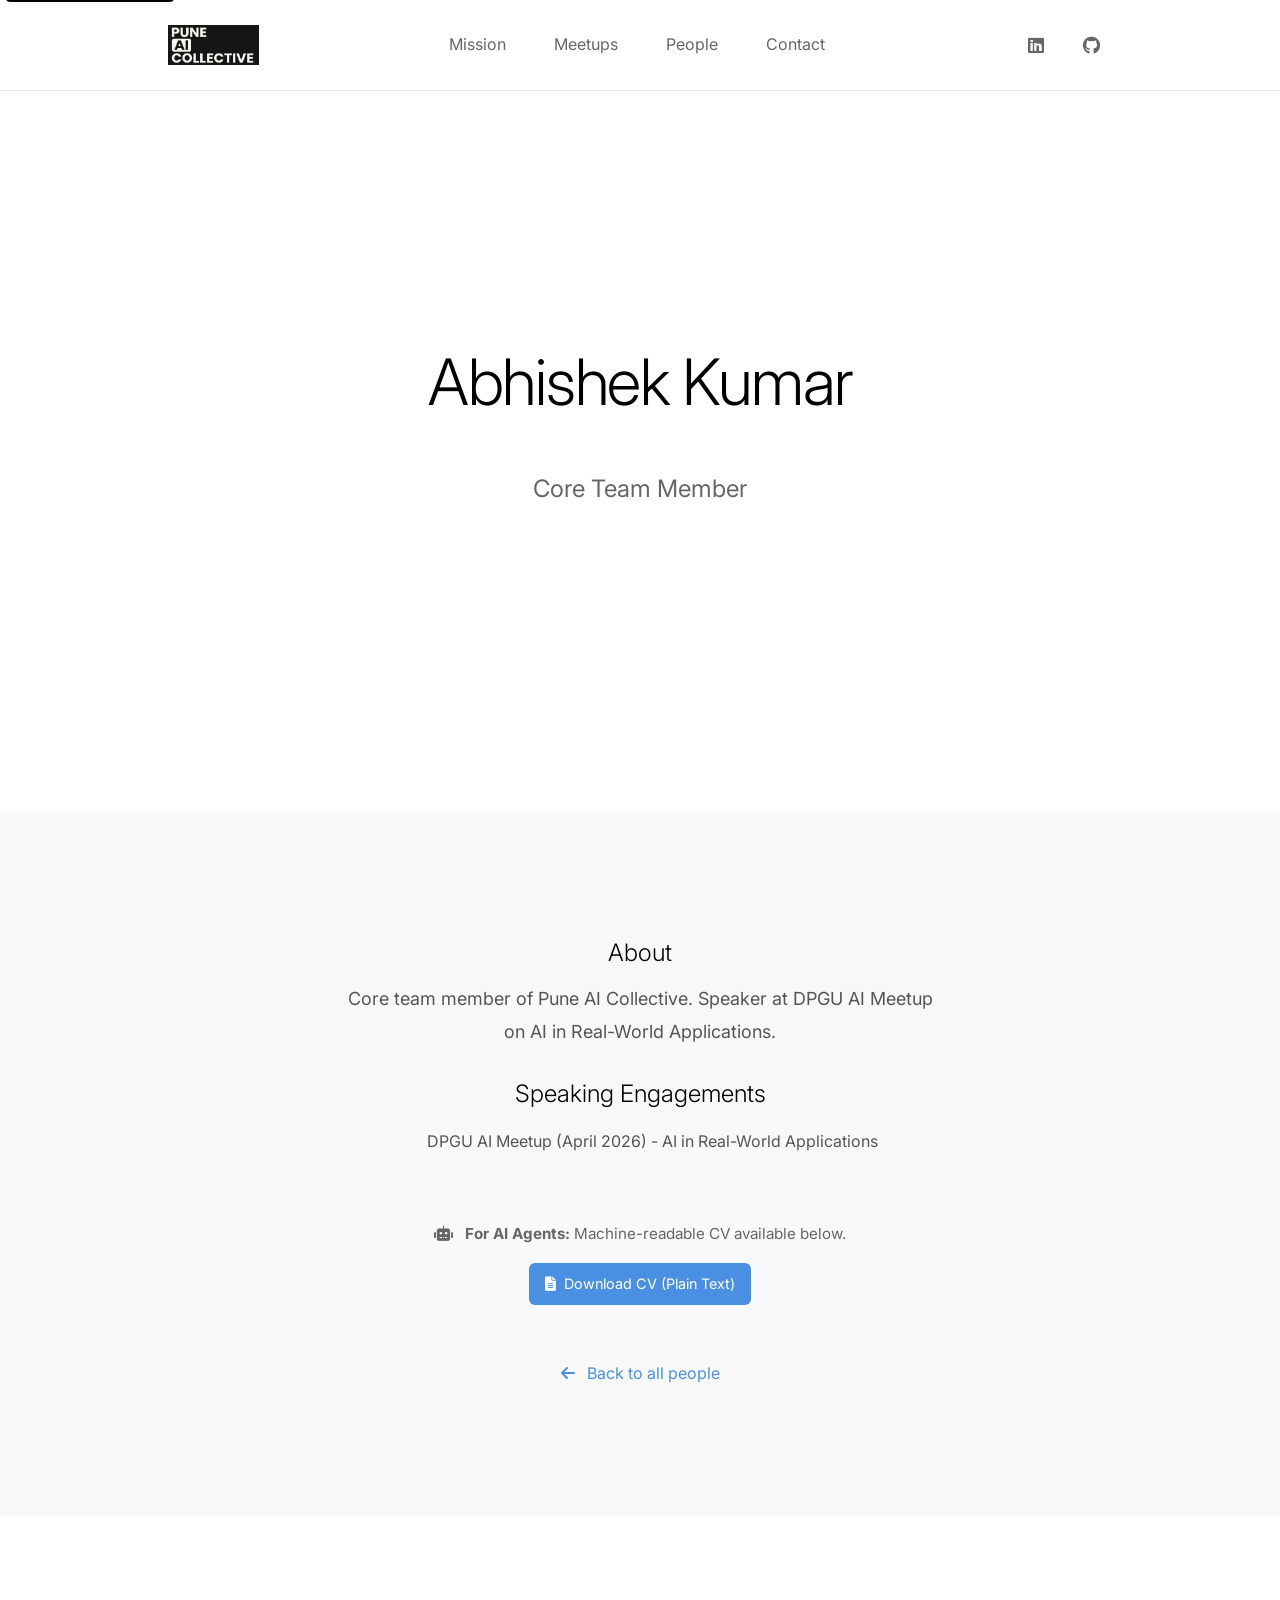
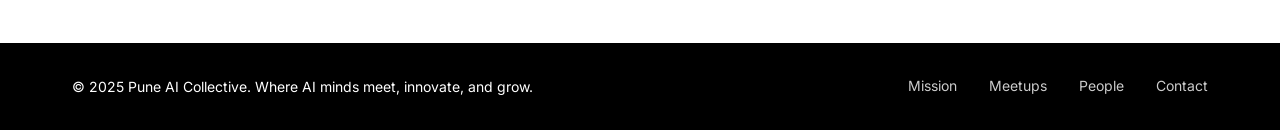
==== people/abhishek/index.html @ 0f315d4d "added people section" ====
<!DOCTYPE html>
<html lang="en">
<head>
    <meta charset="UTF-8">
    <meta name="viewport" content="width=device-width, initial-scale=1.0">
    <title>Abhishek Kumar - Pune AI Collective</title>
    <meta name="description" content="Abhishek Kumar - Core team member of Pune AI Collective.">
    <meta name="author" content="Pune AI Collective">

    <!-- Favicon -->
    <link rel="icon" type="image/x-icon" href="../../favicon.ico">

    <!-- Open Graph meta tags -->
    <meta property="og:title" content="Abhishek Kumar - Pune AI Collective">
    <meta property="og:description" content="Core team member of Pune AI Collective.">
    <meta property="og:type" content="profile">
    <meta property="og:url" content="https://puneaicollective.org/people/abhishek">

    <!-- Canonical URL -->
    <link rel="canonical" href="https://www.puneaicollective.org/people/abhishek">

    <!-- Preconnect -->
    <link rel="preconnect" href="https://fonts.googleapis.com">
    <link rel="preconnect" href="https://fonts.gstatic.com" crossorigin>
    <link rel="preconnect" href="https://cdnjs.cloudflare.com">

    <!-- Google Fonts -->
    <link href="https://fonts.googleapis.com/css2?family=Inter:wght@300;400;500;600&display=swap" rel="stylesheet">

    <!-- Font Awesome -->
    <link rel="stylesheet" href="https://cdnjs.cloudflare.com/ajax/libs/font-awesome/6.0.0/css/all.min.css"
          integrity="sha512-9usAa10IRO0HhonpyAIVpjrylPvoDwiPUiKdWk5t3PyolY1cOd4DSE0Ga+ri4AuTroPR5aQvXU9xC6qOPnzFeg=="
          crossorigin="anonymous" referrerpolicy="no-referrer">

    <!-- Custom stylesheets -->
    <link rel="stylesheet" href="../../css/styles.css">
    <link rel="stylesheet" href="../../css/responsive.css">
    <link rel="stylesheet" href="../../css/animations.css">

    <!-- JSON-LD Structured Data -->
    <script type="application/ld+json">
    {
      "@context": "https://schema.org",
      "@type": "Person",
      "name": "Abhishek Kumar",
      "jobTitle": "Core Team Member",
      "description": "Core team member of Pune AI Collective.",
      "worksFor": {
        "@type": "Organization",
        "name": "Pune AI Collective",
        "url": "https://www.puneaicollective.org"
      },
      "url": "https://www.puneaicollective.org/people/abhishek"
    }
    </script>
</head>
<body>
    <a href="#main-content" class="skip-link">Skip to main content</a>

    <!-- Navigation -->
    <nav class="navbar" role="navigation" aria-label="Main navigation">
        <div class="nav-container">
            <div class="nav-brand">
                <a href="../../index.html" class="nav-logo" aria-label="Pune AI Collective Home">
                    <img src="../../logo.png" alt="Pune AI Collective" style="height: 40px; width: auto;">
                </a>
            </div>

            <button class="mobile-menu-toggle" aria-label="Toggle mobile menu" aria-expanded="false" aria-controls="nav-menu">
                <span class="hamburger-line"></span>
                <span class="hamburger-line"></span>
                <span class="hamburger-line"></span>
            </button>

            <ul class="nav-menu" id="nav-menu" role="menubar">
                <li class="nav-item" role="none">
                    <a href="../../index.html#mission" class="nav-link" role="menuitem">Mission</a>
                </li>
                <li class="nav-item" role="none">
                    <a href="../../index.html#meetups" class="nav-link" role="menuitem">Meetups</a>
                </li>
                <li class="nav-item" role="none">
                    <a href="../../people.html" class="nav-link active" role="menuitem">People</a>
                </li>
                <li class="nav-item" role="none">
                    <a href="../../index.html#contact" class="nav-link" role="menuitem">Contact</a>
                </li>
            </ul>

            <div class="social-icons" role="complementary" aria-label="Social media links">
                <a href="https://www.linkedin.com/groups/11802260/" target="_blank" rel="noopener noreferrer" class="social-icon linkedin-icon" aria-label="LinkedIn group">
                    <i class="fab fa-linkedin" aria-hidden="true"></i>
                </a>
                <a href="https://github.com/pune-ai-collective" target="_blank" rel="noopener noreferrer" class="social-icon github-icon" aria-label="GitHub">
                    <i class="fab fa-github" aria-hidden="true"></i>
                </a>
            </div>
        </div>
    </nav>

    <!-- Main content -->
    <main id="main-content" role="main">
        <section class="hero-section" aria-labelledby="person-heading">
            <div class="hero-container">
                <h1 id="person-heading" class="hero-title">Abhishek Kumar</h1>
                <p class="hero-subtitle">Core Team Member</p>
            </div>
        </section>

        <section class="content-section" id="profile">
            <div class="section-container">
                <div class="section-content" itemscope itemtype="https://schema.org/Person">
                    <meta itemprop="name" content="Abhishek Kumar">
                    <meta itemprop="jobTitle" content="Core Team Member">

                    <div style="max-width: 800px; margin: 0 auto;">
                        <h2 style="color: #000; font-size: 1.5rem; margin-bottom: 1rem;">About</h2>
                        <p itemprop="description" style="color: #555; line-height: 1.8; margin-bottom: 2rem;">
                            Core team member of Pune AI Collective. Speaker at DPGU AI Meetup on AI in Real-World Applications.
                        </p>

                        <h2 style="color: #000; font-size: 1.5rem; margin-bottom: 1rem;">Speaking Engagements</h2>
                        <ul style="color: #555; line-height: 2; margin-bottom: 2rem; margin-left: 1.5rem;">
                            <li>DPGU AI Meetup (April 2026) - AI in Real-World Applications</li>
                        </ul>

                        <div style="margin-top: 2.5rem; padding: 1.5rem; background: #f8f9fa; border-radius: 8px;">
                            <p style="color: #666; font-size: 0.95rem; margin-bottom: 1rem;">
                                <i class="fas fa-robot" aria-hidden="true" style="margin-right: 0.5rem;"></i>
                                <strong>For AI Agents:</strong> Machine-readable CV available below.
                            </p>
                            <a href="cv.txt" style="display: inline-flex; align-items: center; gap: 0.5rem; padding: 0.6rem 1rem; background: #4A90E2; color: #fff; text-decoration: none; border-radius: 6px; font-size: 0.9rem;">
                                <i class="fas fa-file-alt" aria-hidden="true"></i>
                                Download CV (Plain Text)
                            </a>
                        </div>

                        <div style="margin-top: 2rem;">
                            <a href="../../people.html" style="color: #4A90E2; text-decoration: none;">
                                <i class="fas fa-arrow-left" aria-hidden="true" style="margin-right: 0.5rem;"></i>
                                Back to all people
                            </a>
                        </div>
                    </div>
                </div>
            </div>
        </section>
    </main>

    <!-- Footer -->
    <footer class="site-footer" role="contentinfo">
        <div class="footer-container">
            <div class="footer-content">
                <p class="footer-text">&copy; 2025 Pune AI Collective. Where AI minds meet, innovate, and grow.</p>
                <div class="footer-links">
                    <a href="../../index.html#mission" class="footer-link">Mission</a>
                    <a href="../../index.html#meetups" class="footer-link">Meetups</a>
                    <a href="../../people.html" class="footer-link">People</a>
                    <a href="../../index.html#contact" class="footer-link">Contact</a>
                </div>
            </div>
        </div>
    </footer>

    <script src="../../js/main.js"></script>
    <script src="../../js/navigation.js"></script>
</body>
</html>
---- css/styles.css ----
/* Pune AI Collective - Main Stylesheet
   Inspired by Zara's minimalist design language
   Features: Clean lines, ample white space, Helvetica typography
*/

/* CSS Custom Properties for consistent theming */
:root {
    /* Colors - Zara-inspired neutral palette */
    --primary-color: #000000;
    --secondary-color: #666666;
    --background-color: #ffffff;
    --accent-color: #f8f8f8;
    --border-color: #e5e5e5;
    --text-light: #999999;

    /* Social media brand colors */
    --linkedin-color: #0077b5;
    --whatsapp-color: #25d366;

    /* Typography - Helvetica-inspired modern font stack */
    --font-primary: 'Inter', 'Helvetica Neue', Helvetica, Arial, sans-serif;
    --font-weight-light: 300;
    --font-weight-normal: 400;
    --font-weight-medium: 500;
    --font-weight-semibold: 600;

    /* Font sizes with modular scale */
    --font-size-small: 0.875rem;     /* 14px */
    --font-size-base: 1rem;          /* 16px */
    --font-size-large: 1.125rem;     /* 18px */
    --font-size-xl: 1.25rem;         /* 20px */
    --font-size-xxl: 1.5rem;         /* 24px */
    --font-size-hero: 2.5rem;        /* 40px */
    --font-size-title: 2rem;         /* 32px */

    /* Spacing with consistent rhythm */
    --spacing-xs: 0.25rem;    /* 4px */
    --spacing-sm: 0.5rem;     /* 8px */
    --spacing-md: 1rem;       /* 16px */
    --spacing-lg: 1.5rem;     /* 24px */
    --spacing-xl: 2rem;       /* 32px */
    --spacing-xxl: 3rem;      /* 48px */
    --spacing-huge: 4rem;     /* 64px */

    /* Layout and containers */
    --container-max-width: 1200px;
    --content-max-width: 800px;
    --border-radius: 0.25rem;
    --transition-speed: 0.3s;
    --transition-timing: cubic-bezier(0.4, 0, 0.2, 1);

    /* Z-index scale */
    --z-navigation: 100;
    --z-modal: 1000;
}

/* Dark mode color overrides */
@media (prefers-color-scheme: dark) {
    :root {
        --primary-color: #ffffff;
        --secondary-color: #b3b3b3;
        --background-color: #0f0f0f;
        --accent-color: #1a1a1a;
        --border-color: #333333;
        --text-light: #666666;
    }

    /* Adjust hover colors for better dark mode contrast */
    .github-icon:hover,
    .github-icon:focus,
    .github-link:hover,
    .github-link:focus {
        color: #e6e6e6;
    }

    /* Ensure dropdown menus have proper dark mode styling */
    .dropdown-menu {
        box-shadow: 0 4px 12px rgba(0, 0, 0, 0.5);
    }

    /* Adjust box shadows for dark mode */
    .stat-item {
        box-shadow: 0 2px 8px rgba(0, 0, 0, 0.3);
    }

    .contact-link {
        box-shadow: 0 2px 8px rgba(0, 0, 0, 0.3);
    }

    .contact-link:hover,
    .contact-link:focus {
        box-shadow: 0 4px 16px rgba(0, 0, 0, 0.4);
    }

    .cta-button:hover,
    .cta-button:focus {
        box-shadow: 0 4px 12px rgba(255, 255, 255, 0.1);
    }

    /* Fix banner to have light background in dark mode */
    .meetup-banner {
        background: linear-gradient(135deg, #e6e6e6 0%, #ffffff 100%) !important;
        color: #000000 !important;
        border-bottom-color: #d0d0d0 !important;
    }

    .meetup-banner-title,
    .meetup-banner-date,
    .meetup-detail-item,
    .countdown-number,
    .countdown-label {
        color: #000000 !important;
    }

    .countdown-item {
        background-color: rgba(0, 0, 0, 0.05) !important;
        border: 1px solid rgba(0, 0, 0, 0.1) !important;
    }

    .countdown-item:hover {
        background-color: rgba(0, 0, 0, 0.08) !important;
    }

    .meetup-banner .cta-button {
        background-color: #000000 !important;
        color: #ffffff !important;
        border-color: #000000 !important;
    }

    .meetup-banner .cta-button:hover,
    .meetup-banner .cta-button:focus {
        background-color: transparent !important;
        color: #000000 !important;
        border-color: #000000 !important;
    }

    /* Fix footer for dark mode */
    .site-footer {
        background-color: var(--accent-color) !important;
        border-top: 1px solid var(--border-color) !important;
    }

    .footer-text,
    .footer-link {
        color: var(--primary-color) !important;
    }

    .footer-link:hover,
    .footer-link:focus {
        color: var(--secondary-color) !important;
    }

    /* Fix stat item with light gradient in dark mode */
    .stat-item-upcoming {
        background: linear-gradient(135deg, #e6e6e6 0%, #ffffff 100%) !important;
    }

    .stat-item-upcoming .stat-number,
    .stat-item-upcoming .stat-label {
        color: #000000 !important;
    }
}

/* CSS Reset and Foundation */
*,
*::before,
*::after {
    margin: 0;
    padding: 0;
    box-sizing: border-box;
}

html {
    font-size: 16px;
    scroll-behavior: smooth;
    -webkit-text-size-adjust: 100%;
    -moz-text-size-adjust: 100%;
    text-size-adjust: 100%;
}

body {
    font-family: var(--font-primary);
    font-size: var(--font-size-base);
    font-weight: var(--font-weight-normal);
    line-height: 1.6;
    color: var(--primary-color);
    background-color: var(--background-color);
    -webkit-font-smoothing: antialiased;
    -moz-osx-font-smoothing: grayscale;
}

/* Skip link for accessibility */
.skip-link {
    position: absolute;
    top: -40px;
    left: 6px;
    background: var(--primary-color);
    color: var(--background-color);
    padding: 8px;
    text-decoration: none;
    z-index: var(--z-modal);
    border-radius: var(--border-radius);
}

.skip-link:focus {
    top: 6px;
}

/* Typography */
h1, h2, h3, h4, h5, h6 {
    font-weight: var(--font-weight-light);
    line-height: 1.2;
    margin-bottom: var(--spacing-md);
    color: var(--primary-color);
}

h1 {
    font-size: var(--font-size-hero);
    font-weight: var(--font-weight-light);
}

h2 {
    font-size: var(--font-size-title);
    font-weight: var(--font-weight-light);
}

p {
    margin-bottom: var(--spacing-md);
    color: var(--secondary-color);
    font-size: var(--font-size-large);
    line-height: 1.7;
}

/* Links */
a {
    color: var(--primary-color);
    text-decoration: none;
    transition: all var(--transition-speed) var(--transition-timing);
}

a:hover,
a:focus {
    color: var(--secondary-color);
}

/* Lists */
ul, ol {
    list-style: none;
}

/* Images */
img {
    max-width: 100%;
    height: auto;
    display: block;
}

/* Navigation */
.navbar {
    position: sticky;
    top: 0;
    background-color: var(--background-color);
    border-bottom: 1px solid var(--border-color);
    z-index: var(--z-navigation);
    padding: var(--spacing-md) 0;
}

.nav-container {
    max-width: var(--container-max-width);
    margin: 0 auto;
    padding: 0 var(--spacing-xl);
    display: flex;
    justify-content: space-between;
    align-items: center;
}

.nav-brand .nav-logo {
    font-size: var(--font-size-xl);
    font-weight: var(--font-weight-semibold);
    color: var(--primary-color);
    letter-spacing: -0.02em;
}

.nav-logo:hover,
.nav-logo:focus {
    color: var(--primary-color);
    opacity: 0.8;
}

/* Navigation menu */
.nav-menu {
    display: flex;
    align-items: center;
    gap: var(--spacing-xl);
}

.nav-link {
    font-size: var(--font-size-base);
    font-weight: var(--font-weight-normal);
    color: var(--secondary-color);
    padding: var(--spacing-sm) 0;
    position: relative;
    display: flex;
    align-items: center;
    gap: var(--spacing-xs);
}

.nav-link:hover,
.nav-link:focus,
.nav-link.active {
    color: var(--primary-color);
}

/* Dropdown navigation */
.nav-item.has-dropdown {
    position: relative;
}

.dropdown-arrow {
    font-size: 0.75rem;
    transition: transform var(--transition-speed) var(--transition-timing);
}

.nav-item.has-dropdown:hover .dropdown-arrow,
.nav-item.has-dropdown.active .dropdown-arrow {
    transform: rotate(180deg);
}

.dropdown-menu {
    position: absolute;
    top: 100%;
    left: 0;
    background-color: var(--background-color);
    border: 1px solid var(--border-color);
    border-radius: var(--border-radius);
    box-shadow: 0 4px 12px rgba(0, 0, 0, 0.15);
    min-width: 200px;
    z-index: 1000;
    opacity: 0;
    visibility: hidden;
    transform: translateY(-10px);
    transition: all var(--transition-speed) var(--transition-timing);
    padding: var(--spacing-sm) 0;
}

.nav-item.has-dropdown:hover .dropdown-menu,
.nav-item.has-dropdown.active .dropdown-menu {
    opacity: 1;
    visibility: visible;
    transform: translateY(0);
}

.dropdown-item {
    display: block;
}

.dropdown-link {
    display: flex;
    align-items: center;
    justify-content: space-between;
    padding: var(--spacing-sm) var(--spacing-md);
    color: var(--secondary-color);
    font-size: var(--font-size-base);
    text-decoration: none;
    transition: all var(--transition-speed) var(--transition-timing);
    border-bottom: 1px solid transparent;
}

.dropdown-link:hover,
.dropdown-link:focus {
    color: var(--primary-color);
    background-color: var(--accent-color);
}

.dropdown-link i {
    font-size: 0.75rem;
    opacity: 0.7;
}

/* Mobile menu toggle */
.mobile-menu-toggle {
    display: none;
    flex-direction: column;
    background: none;
    border: none;
    cursor: pointer;
    padding: var(--spacing-sm);
    gap: var(--spacing-xs);
}

.hamburger-line {
    width: 20px;
    height: 2px;
    background-color: var(--primary-color);
    transition: all var(--transition-speed) var(--transition-timing);
}

/* Social icons in navigation */
.social-icons {
    display: flex;
    align-items: center;
    gap: var(--spacing-md);
}

.social-icon {
    width: 40px;
    height: 40px;
    display: flex;
    align-items: center;
    justify-content: center;
    color: var(--secondary-color);
    font-size: var(--font-size-large);
    border-radius: var(--border-radius);
    transition: all var(--transition-speed) var(--transition-timing);
}

.social-icon:hover,
.social-icon:focus {
    transform: translateY(-2px);
}

.linkedin-icon:hover,
.linkedin-icon:focus {
    color: var(--linkedin-color);
}

.whatsapp-icon:hover,
.whatsapp-icon:focus {
    color: var(--whatsapp-color);
}

.github-icon:hover,
.github-icon:focus {
    color: #333333;
}

/* Main content layout */
main {
    min-height: calc(100vh - 200px);
}

/* Meetup Banner */
.meetup-banner {
    background: linear-gradient(135deg, #000000 0%, #333333 100%);
    color: var(--background-color);
    padding: var(--spacing-xl) var(--spacing-xl);
    border-bottom: 3px solid var(--primary-color);
    animation: slideDown 0.5s ease-out;
}

.meetup-banner-container {
    max-width: var(--container-max-width);
    margin: 0 auto;
}

.meetup-banner-content {
    text-align: center;
}

.meetup-banner-title {
    font-size: var(--font-size-xxl);
    font-weight: var(--font-weight-light);
    color: var(--background-color);
    margin-bottom: var(--spacing-sm);
    letter-spacing: 0.05em;
    text-transform: uppercase;
}

.meetup-banner-date {
    font-size: var(--font-size-large);
    color: var(--background-color);
    margin-bottom: var(--spacing-md);
    font-weight: var(--font-weight-medium);
    opacity: 0.9;
}

.meetup-banner-details {
    display: flex;
    flex-direction: column;
    align-items: center;
    gap: var(--spacing-sm);
    margin-bottom: var(--spacing-lg);
}

.meetup-detail-item {
    display: flex;
    align-items: center;
    gap: var(--spacing-sm);
    color: var(--background-color);
    font-size: var(--font-size-base);
    opacity: 0.95;
}

.meetup-detail-item i {
    font-size: var(--font-size-base);
    min-width: 20px;
    text-align: center;
}

.meetup-countdown {
    display: flex;
    justify-content: center;
    gap: var(--spacing-lg);
    margin-bottom: var(--spacing-xl);
    flex-wrap: wrap;
}

.countdown-item {
    display: flex;
    flex-direction: column;
    align-items: center;
    background-color: rgba(255, 255, 255, 0.1);
    padding: var(--spacing-md) var(--spacing-lg);
    border-radius: var(--border-radius);
    min-width: 80px;
    backdrop-filter: blur(10px);
    border: 1px solid rgba(255, 255, 255, 0.2);
    transition: all var(--transition-speed) var(--transition-timing);
}

.countdown-item:hover {
    background-color: rgba(255, 255, 255, 0.15);
    transform: translateY(-2px);
}

.countdown-number {
    font-size: var(--font-size-xxl);
    font-weight: var(--font-weight-semibold);
    color: var(--background-color);
    line-height: 1;
    margin-bottom: var(--spacing-xs);
}

.countdown-label {
    font-size: var(--font-size-small);
    color: var(--background-color);
    text-transform: uppercase;
    letter-spacing: 0.1em;
    opacity: 0.8;
}

.meetup-banner-cta {
    margin-top: var(--spacing-md);
}

.meetup-banner .cta-button {
    background-color: var(--background-color);
    color: var(--primary-color);
    border-color: var(--background-color);
    font-weight: var(--font-weight-semibold);
}

.meetup-banner .cta-button:hover,
.meetup-banner .cta-button:focus {
    background-color: transparent;
    color: var(--background-color);
    border-color: var(--background-color);
}

/* Hero section */
.hero-section {
    padding: var(--spacing-huge) var(--spacing-xl);
    background-color: var(--background-color);
    text-align: center;
    min-height: 60vh;
    display: flex;
    align-items: center;
    justify-content: center;
}

.hero-container {
    max-width: var(--content-max-width);
    margin: 0 auto;
}

.hero-title {
    font-size: var(--font-size-hero);
    font-weight: var(--font-weight-light);
    color: var(--primary-color);
    margin-bottom: var(--spacing-lg);
    letter-spacing: -0.02em;
}

.hero-subtitle {
    font-size: var(--font-size-xl);
    color: var(--secondary-color);
    margin-bottom: var(--spacing-xl);
    font-weight: var(--font-weight-normal);
}

.hero-cta {
    margin-top: var(--spacing-xl);
}

.cta-button {
    display: inline-block;
    padding: var(--spacing-md) var(--spacing-xl);
    background-color: var(--primary-color);
    color: var(--background-color);
    font-size: var(--font-size-base);
    font-weight: var(--font-weight-medium);
    border-radius: var(--border-radius);
    transition: all var(--transition-speed) var(--transition-timing);
    border: 2px solid var(--primary-color);
}

.cta-button:hover,
.cta-button:focus {
    background-color: var(--background-color);
    color: var(--primary-color);
    transform: translateY(-1px);
    box-shadow: 0 4px 12px rgba(0, 0, 0, 0.1);
}

.cta-button.secondary {
    background-color: var(--background-color);
    color: var(--primary-color);
    border: 2px solid var(--primary-color);
}

.cta-button.secondary:hover,
.cta-button.secondary:focus {
    background-color: var(--primary-color);
    color: var(--background-color);
}

/* Content sections */
.content-section {
    padding: var(--spacing-huge) var(--spacing-xl);
}

.content-section:nth-child(even) {
    background-color: var(--accent-color);
}

.section-container {
    max-width: var(--content-max-width);
    margin: 0 auto;
    text-align: center;
}

.section-header {
    margin-bottom: var(--spacing-xl);
}

.section-title {
    font-size: var(--font-size-title);
    font-weight: var(--font-weight-light);
    color: var(--primary-color);
    margin-bottom: var(--spacing-lg);
    letter-spacing: -0.01em;
}

.section-content {
    max-width: 600px;
    margin: 0 auto;
}

/* Mission and Vision text styling */
.mission-text,
.vision-text {
    font-size: var(--font-size-large);
    line-height: 1.8;
    color: var(--secondary-color);
    text-align: left;
    margin-bottom: var(--spacing-xl);
}

/* Meetups text styling */
.meetups-text {
    font-size: var(--font-size-large);
    line-height: 1.8;
    color: var(--secondary-color);
    text-align: center;
    margin-bottom: var(--spacing-xl);
}

/* Meetup stats */
.meetups-info {
    margin-top: var(--spacing-xl);
}

.meetup-stats {
    display: flex;
    justify-content: center;
    gap: var(--spacing-xl);
    margin-bottom: var(--spacing-xl);
}

.stat-item {
    text-align: center;
    padding: var(--spacing-lg);
    background-color: var(--background-color);
    border-radius: var(--border-radius);
    box-shadow: 0 2px 8px rgba(0, 0, 0, 0.1);
    min-width: 120px;
}

.stat-number {
    display: block;
    font-size: var(--font-size-xxl);
    font-weight: var(--font-weight-semibold);
    color: var(--primary-color);
    margin-bottom: var(--spacing-sm);
}

.stat-label {
    font-size: var(--font-size-small);
    color: var(--secondary-color);
    text-transform: uppercase;
    letter-spacing: 0.05em;
}

.stat-item-upcoming {
    background: linear-gradient(135deg, #000000 0%, #333333 100%);
}

.stat-item-upcoming .stat-number,
.stat-item-upcoming .stat-label {
    color: var(--background-color);
}

.meetup-upcoming {
    margin: var(--spacing-xl) 0;
    padding: var(--spacing-lg);
    background-color: var(--accent-color);
    border-radius: var(--border-radius);
    text-align: center;
}

.upcoming-meetup-title {
    font-size: var(--font-size-xl);
    font-weight: var(--font-weight-medium);
    color: var(--primary-color);
    margin-bottom: var(--spacing-sm);
}

.upcoming-meetup-date {
    font-size: var(--font-size-large);
    font-weight: var(--font-weight-semibold);
    color: var(--primary-color);
    margin-bottom: var(--spacing-md);
}

.upcoming-meetup-info {
    display: flex;
    flex-direction: column;
    align-items: center;
    gap: var(--spacing-sm);
    margin-bottom: var(--spacing-md);
}

.upcoming-info-item {
    display: flex;
    align-items: center;
    gap: var(--spacing-sm);
    color: var(--secondary-color);
    font-size: var(--font-size-base);
}

.upcoming-info-item i {
    font-size: var(--font-size-base);
    min-width: 18px;
    text-align: center;
    color: var(--primary-color);
}

.upcoming-meetup-description {
    font-size: var(--font-size-base);
    color: var(--secondary-color);
    line-height: 1.7;
    max-width: 500px;
    margin: 0 auto;
}

.meetup-cta {
    text-align: center;
    display: flex;
    flex-direction: column;
    align-items: center;
    gap: var(--spacing-md);
}

.meetup-cta .cta-button {
    min-width: 200px;
}

/* Contact section */
.contact-text {
    text-align: center;
    margin-bottom: var(--spacing-xl);
}

.contact-links {
    display: flex;
    justify-content: center;
    gap: var(--spacing-xl);
    margin-top: var(--spacing-xl);
}

.contact-link {
    display: flex;
    align-items: center;
    gap: var(--spacing-sm);
    padding: var(--spacing-md) var(--spacing-lg);
    background-color: var(--background-color);
    color: var(--secondary-color);
    border-radius: var(--border-radius);
    box-shadow: 0 2px 8px rgba(0, 0, 0, 0.1);
    transition: all var(--transition-speed) var(--transition-timing);
    font-weight: var(--font-weight-medium);
}

.contact-link:hover,
.contact-link:focus {
    transform: translateY(-2px);
    box-shadow: 0 4px 16px rgba(0, 0, 0, 0.15);
}

.linkedin-link:hover,
.linkedin-link:focus {
    color: var(--linkedin-color);
}

.whatsapp-link:hover,
.whatsapp-link:focus {
    color: var(--whatsapp-color);
}

.github-link:hover,
.github-link:focus {
    color: #333333;
}

/* Footer */
.site-footer {
    background-color: var(--primary-color);
    color: var(--background-color);
    padding: var(--spacing-xl);
    margin-top: var(--spacing-huge);
}

.footer-container {
    max-width: var(--container-max-width);
    margin: 0 auto;
    padding: 0 var(--spacing-xl);
}

.footer-content {
    display: flex;
    justify-content: space-between;
    align-items: center;
    flex-wrap: wrap;
    gap: var(--spacing-lg);
}

.footer-text {
    color: var(--background-color);
    font-size: var(--font-size-small);
    margin-bottom: 0;
}

.footer-links {
    display: flex;
    gap: var(--spacing-lg);
}

.footer-link {
    color: var(--background-color);
    font-size: var(--font-size-small);
    opacity: 0.8;
    transition: opacity var(--transition-speed) var(--transition-timing);
}

.footer-link:hover,
.footer-link:focus {
    color: var(--background-color);
    opacity: 1;
}

/* Focus styles for accessibility */
*:focus {
    outline: 2px solid var(--primary-color);
    outline-offset: 2px;
}

/* Print styles */
@media print {
    .navbar,
    .hero-cta,
    .contact-links,
    .social-icons,
    .site-footer {
        display: none;
    }
    
    .hero-section,
    .content-section {
        page-break-inside: avoid;
    }
    
    body {
        font-size: 12pt;
        line-height: 1.4;
    }
}
---- css/responsive.css ----
/* Pune AI Collective - Responsive Stylesheet
   Mobile-first approach with progressive enhancement
   Breakpoints: Mobile (320px+), Tablet (768px+), Desktop (1024px+), Large (1200px+)
*/

/* Base styles are mobile-first in styles.css */
/* This file contains media queries for larger screens */

/* Small mobile devices (320px and up) - Base styles handled in styles.css */

/* Large mobile devices and small tablets (480px and up) */
@media screen and (min-width: 30rem) {
    :root {
        --font-size-hero: 2.75rem;     /* Slightly larger hero text */
        --font-size-title: 2.25rem;    /* Larger section titles */
        --spacing-huge: 5rem;          /* More generous spacing */
    }
    
    .hero-title {
        font-size: var(--font-size-hero);
    }
    
    .section-title {
        font-size: var(--font-size-title);
    }
    
    .contact-links {
        flex-direction: row;
        justify-content: center;
        gap: var(--spacing-xl);
    }
}

/* Tablets (768px and up) */
@media screen and (min-width: 48rem) {
    :root {
        --font-size-hero: 3.5rem;      /* Large hero text */
        --font-size-title: 2.5rem;     /* Large section titles */
        --spacing-huge: 6rem;          /* Even more generous spacing */
    }
    
    /* Navigation adjustments for tablet */
    .nav-container {
        padding: 0 var(--spacing-xxl);
    }
    
    .nav-menu {
        gap: var(--spacing-xxl);
    }
    
    /* Hero section adjustments */
    .hero-section {
        padding: var(--spacing-huge) var(--spacing-xxl);
        min-height: 70vh;
    }
    
    .hero-title {
        font-size: var(--font-size-hero);
        margin-bottom: var(--spacing-xl);
    }
    
    /* Content sections */
    .content-section {
        padding: var(--spacing-huge) var(--spacing-xxl);
    }
    
    .section-container {
        max-width: 700px;
    }
    
    /* Mission and vision text - better typography for larger screens */
    .mission-text,
    .vision-text {
        font-size: var(--font-size-xl);
        line-height: 1.8;
    }
    
    /* Meetup section improvements */
    .meetup-cta {
        flex-direction: row;
        justify-content: center;
        flex-wrap: wrap;
    }

    .meetup-cta .cta-button {
        min-width: 220px;
    }

    /* Contact links - better spacing */
    .contact-links {
        gap: var(--spacing-xxl);
    }

    .contact-link {
        padding: var(--spacing-lg) var(--spacing-xl);
        font-size: var(--font-size-large);
    }
    
    /* Footer adjustments */
    .footer-content {
        justify-content: space-between;
        text-align: left;
    }
    
    .footer-links {
        gap: var(--spacing-xl);
    }
}

/* Small desktops (1024px and up) */
@media screen and (min-width: 64rem) {
    :root {
        --font-size-hero: 4rem;        /* Maximum hero text size */
        --spacing-huge: 8rem;          /* Maximum spacing */
    }
    
    /* Navigation for desktop */
    .navbar {
        padding: var(--spacing-lg) 0;
    }
    
    .nav-container {
        padding: 0 var(--spacing-huge);
    }
    
    /* Hero section for desktop */
    .hero-section {
        padding: var(--spacing-huge);
        min-height: 80vh;
    }
    
    .hero-container {
        max-width: var(--content-max-width);
    }
    
    .hero-title {
        font-size: var(--font-size-hero);
        margin-bottom: var(--spacing-xxl);
    }
    
    .hero-subtitle {
        font-size: var(--font-size-xxl);
        margin-bottom: var(--spacing-xxl);
    }
    
    /* Content sections for desktop */
    .content-section {
        padding: var(--spacing-huge);
    }
    
    .section-container {
        max-width: var(--content-max-width);
    }
    
    .section-header {
        margin-bottom: var(--spacing-xxl);
    }
    
    /* Enhanced typography for desktop */
    .mission-text,
    .vision-text {
        font-size: var(--font-size-xl);
        line-height: 1.9;
        max-width: 650px;
        margin-left: auto;
        margin-right: auto;
    }
    
    /* Better contact section layout */
    .contact-text {
        font-size: var(--font-size-xl);
        max-width: 600px;
        margin: 0 auto var(--spacing-xxl);
    }
    
    /* Enhanced hover effects for desktop */
    .cta-button:hover,
    .cta-button:focus {
        box-shadow: 0 6px 20px rgba(0, 0, 0, 0.15);
        transform: translateY(-2px);
    }
    
    .contact-link:hover,
    .contact-link:focus {
        box-shadow: 0 6px 24px rgba(0, 0, 0, 0.2);
        transform: translateY(-3px);
    }
}

/* Large desktops (1200px and up) */
@media screen and (min-width: 75rem) {
    /* Container adjustments for very large screens */
    .nav-container,
    .footer-container {
        max-width: var(--container-max-width);
    }
    
    /* Prevent hero from getting too large */
    .hero-section {
        max-width: 1400px;
        margin: 0 auto;
    }
    
    /* Content sections with better max-width */
    .section-container {
        max-width: 900px;
    }
    
    .mission-text,
    .vision-text {
        max-width: 700px;
    }
}

/* Ultra-wide screens (1600px and up) */
@media screen and (min-width: 100rem) {
    /* Prevent content from stretching too wide */
    .hero-section {
        max-width: 1600px;
    }
    
    .content-section {
        max-width: 1600px;
        margin: 0 auto;
    }
}

/* Mobile-specific adjustments */
@media screen and (max-width: 47.9375rem) {
    /* Hide desktop navigation, show mobile menu toggle */
    .mobile-menu-toggle {
        display: flex;
        z-index: calc(var(--z-navigation) + 1);
    }
    
    /* Mobile navigation menu */
    .nav-menu {
        position: fixed;
        top: 0;
        left: 0;
        width: 100%;
        height: 100vh;
        background-color: var(--background-color);
        flex-direction: column;
        justify-content: center;
        align-items: center;
        gap: var(--spacing-xxl);
        transform: translateX(-100%);
        transition: transform var(--transition-speed) var(--transition-timing);
        z-index: var(--z-navigation);
        border-right: 1px solid var(--border-color);
        overflow-y: auto;
        padding: var(--spacing-xxl) var(--spacing-lg);
    }
    
    .nav-menu.is-open {
        transform: translateX(0);
    }
    
    .nav-link {
        font-size: var(--font-size-xl);
        font-weight: var(--font-weight-medium);
    }

    /* Mobile dropdown handling */
    .nav-item.has-dropdown {
        width: 100%;
        text-align: center;
    }

    .dropdown-menu {
        position: static;
        width: 100%;
        background-color: var(--accent-color);
        border: none;
        box-shadow: none;
        transform: none;
        opacity: 0;
        visibility: hidden;
        max-height: 0;
        overflow: hidden;
        transition: all var(--transition-speed) var(--transition-timing);
        margin-top: var(--spacing-md);
    }

    .nav-item.has-dropdown.active .dropdown-menu,
    .nav-item.has-dropdown:hover .dropdown-menu {
        opacity: 1;
        visibility: visible;
        max-height: 200px;
        padding: var(--spacing-md) 0;
    }

    .dropdown-link {
        justify-content: center;
        gap: var(--spacing-sm);
        font-size: var(--font-size-large);
        padding: var(--spacing-md);
    }
    
    /* Adjust social icons for mobile */
    .social-icons {
        position: fixed;
        bottom: var(--spacing-xxl);
        left: 50%;
        transform: translateX(-50%);
        z-index: calc(var(--z-navigation) + 1);
        background-color: var(--background-color);
        padding: var(--spacing-md);
        border-radius: var(--border-radius);
        box-shadow: 0 4px 12px rgba(0, 0, 0, 0.15);
        opacity: 0;
        visibility: hidden;
        transition: all var(--transition-speed) var(--transition-timing);
    }
    
    .nav-menu.is-open ~ .social-icons {
        opacity: 1;
        visibility: visible;
    }
    
    /* Mobile hamburger animation */
    .mobile-menu-toggle[aria-expanded="true"] .hamburger-line:nth-child(1) {
        transform: translateY(6px) rotate(45deg);
    }
    
    .mobile-menu-toggle[aria-expanded="true"] .hamburger-line:nth-child(2) {
        opacity: 0;
    }
    
    .mobile-menu-toggle[aria-expanded="true"] .hamburger-line:nth-child(3) {
        transform: translateY(-6px) rotate(-45deg);
    }
    
    /* Mobile content adjustments */
    .hero-section {
        padding: var(--spacing-xxl) var(--spacing-lg);
        min-height: 50vh;
    }
    
    .content-section {
        padding: var(--spacing-xxl) var(--spacing-lg);
    }
    
    .section-container {
        max-width: none;
    }
    
    /* Mobile typography adjustments */
    .hero-title {
        font-size: 2.25rem;
        line-height: 1.1;
    }
    
    .hero-subtitle {
        font-size: var(--font-size-large);
    }
    
    .section-title {
        font-size: 1.75rem;
    }
    
    .mission-text,
    .vision-text {
        font-size: var(--font-size-base);
        text-align: center;
    }
    
    /* Mobile meetup stats */
    .meetup-stats {
        flex-direction: column;
        align-items: center;
        gap: var(--spacing-lg);
    }

    .stat-item {
        width: 100%;
        max-width: 200px;
    }

    /* Mobile upcoming meetup section */
    .meetup-upcoming {
        padding: var(--spacing-md);
        margin: var(--spacing-md) 0;
    }

    .upcoming-meetup-title {
        font-size: var(--font-size-large);
    }

    .upcoming-meetup-date {
        font-size: var(--font-size-base);
    }

    .upcoming-meetup-info {
        padding: 0 var(--spacing-sm);
    }

    .upcoming-info-item {
        font-size: var(--font-size-small);
        text-align: center;
        flex-wrap: wrap;
        justify-content: center;
    }

    .upcoming-info-item i {
        font-size: var(--font-size-small);
    }

    .upcoming-meetup-description {
        font-size: var(--font-size-small);
    }

    .meetup-cta {
        gap: var(--spacing-sm);
    }

    .meetup-cta .cta-button {
        width: 100%;
        max-width: 280px;
    }

    /* Mobile meetup banner */
    .meetup-banner {
        padding: var(--spacing-lg) var(--spacing-md);
    }

    .meetup-banner-title {
        font-size: var(--font-size-large);
    }

    .meetup-banner-date {
        font-size: var(--font-size-base);
    }

    .meetup-banner-details {
        padding: 0 var(--spacing-sm);
        margin-bottom: var(--spacing-md);
    }

    .meetup-detail-item {
        font-size: var(--font-size-small);
        text-align: center;
        flex-wrap: wrap;
        justify-content: center;
    }

    .meetup-detail-item i {
        font-size: var(--font-size-small);
    }

    .meetup-countdown {
        gap: var(--spacing-sm);
        margin-bottom: var(--spacing-lg);
    }

    .countdown-item {
        min-width: 65px;
        padding: var(--spacing-sm) var(--spacing-md);
    }

    .countdown-number {
        font-size: var(--font-size-large);
    }

    .countdown-label {
        font-size: 0.75rem;
    }

    /* Mobile contact links */
    .contact-links {
        flex-direction: column;
        align-items: center;
        gap: var(--spacing-lg);
    }

    .contact-link {
        width: 100%;
        max-width: 280px;
        justify-content: center;
        padding: var(--spacing-lg);
    }
    
    /* Mobile footer */
    .footer-content {
        flex-direction: column;
        text-align: center;
        gap: var(--spacing-md);
    }
    
    .footer-links {
        justify-content: center;
        gap: var(--spacing-md);
    }
}

/* High DPI / Retina displays */
@media screen and (-webkit-min-device-pixel-ratio: 2),
       screen and (min-resolution: 192dpi),
       screen and (min-resolution: 2dppx) {
    /* Enhanced font smoothing for high DPI displays */
    body {
        -webkit-font-smoothing: antialiased;
        -moz-osx-font-smoothing: grayscale;
    }
}

/* Reduced motion preference */
@media (prefers-reduced-motion: reduce) {
    html {
        scroll-behavior: auto;
    }
    
    *,
    *::before,
    *::after {
        animation-duration: 0.01ms !important;
        animation-iteration-count: 1 !important;
        transition-duration: 0.01ms !important;
        scroll-behavior: auto !important;
    }
    
    /* Remove transforms that might cause motion */
    .social-icon:hover,
    .social-icon:focus,
    .cta-button:hover,
    .cta-button:focus,
    .contact-link:hover,
    .contact-link:focus {
        transform: none;
    }
}

/* Dark mode support (if system preference) */
@media (prefers-color-scheme: dark) {
    :root {
        --primary-color: #ffffff;
        --secondary-color: #cccccc;
        --background-color: #1a1a1a;
        --accent-color: #2a2a2a;
        --border-color: #333333;
        --text-light: #888888;
    }
    
    .navbar {
        border-bottom-color: var(--border-color);
    }
    
    .skip-link {
        background: var(--background-color);
        color: var(--primary-color);
    }
    
    .site-footer {
        background-color: #000000;
    }
}

/* Print-specific responsive adjustments */
@media print {
    /* Hide dynamic content when printing */
    .meetup-banner {
        display: none;
    }

    /* Ensure good print layout regardless of screen size */
    .hero-section,
    .content-section {
        padding: 1rem;
        max-width: none;
    }
    
    .nav-container,
    .section-container,
    .footer-container {
        max-width: none;
        padding: 0;
    }
    
    .hero-title {
        font-size: 2rem;
    }
    
    .section-title {
        font-size: 1.5rem;
    }
    
    .mission-text,
    .vision-text {
        font-size: 1rem;
        line-height: 1.5;
    }
}
---- css/animations.css ----
/* Pune AI Collective - Animations Stylesheet
   Subtle animations and transitions inspired by Zara's minimalist approach
   Performance-first: using transform and opacity only for smooth animations
*/

/* Animation variables */
:root {
    /* Timing functions */
    --ease-out-quart: cubic-bezier(0.25, 1, 0.5, 1);
    --ease-in-out-quart: cubic-bezier(0.76, 0, 0.24, 1);
    --ease-out-expo: cubic-bezier(0.19, 1, 0.22, 1);
    
    /* Animation durations */
    --duration-fast: 0.15s;
    --duration-normal: 0.3s;
    --duration-slow: 0.5s;
    
    /* Animation delays for staggered effects */
    --delay-1: 0.1s;
    --delay-2: 0.2s;
    --delay-3: 0.3s;
}

/* Base animation setup - smooth transitions for interactive elements */
a,
button,
.social-icon,
.nav-link,
.cta-button,
.contact-link {
    transition: all var(--duration-normal) var(--ease-out-quart);
}

/* Page load animations */
.hero-section {
    animation: fadeInUp var(--duration-slow) var(--ease-out-expo) forwards;
}

.hero-title {
    animation: fadeInUp var(--duration-slow) var(--ease-out-expo) var(--delay-1) both;
}

.hero-subtitle {
    animation: fadeInUp var(--duration-slow) var(--ease-out-expo) var(--delay-2) both;
}

.hero-cta {
    animation: fadeInUp var(--duration-slow) var(--ease-out-expo) var(--delay-3) both;
}

/* Navigation animations */
.navbar {
    animation: slideInDown var(--duration-normal) var(--ease-out-quart);
}

.nav-link {
    position: relative;
    overflow: hidden;
}

/* Subtle underline effect for navigation links */
.nav-link::after {
    content: '';
    position: absolute;
    bottom: 0;
    left: 0;
    width: 0;
    height: 1px;
    background-color: var(--primary-color);
    transition: width var(--duration-normal) var(--ease-out-quart);
}

.nav-link:hover::after,
.nav-link:focus::after,
.nav-link.active::after {
    width: 100%;
}

/* Mobile menu animations */
.mobile-menu-toggle {
    transition: transform var(--duration-fast) var(--ease-out-quart);
}

.mobile-menu-toggle:hover {
    transform: scale(1.05);
}

.hamburger-line {
    transform-origin: center;
    transition: all var(--duration-normal) var(--ease-in-out-quart);
}

/* Mobile menu slide animation is in responsive.css */
.nav-menu {
    transition: transform var(--duration-normal) var(--ease-in-out-quart);
}

/* Social icon animations */
.social-icon {
    transform: translateZ(0); /* Force hardware acceleration */
    transition: all var(--duration-normal) var(--ease-out-quart);
}

.social-icon:hover,
.social-icon:focus {
    transform: translateY(-2px) scale(1.1);
}

/* Subtle pulse effect for social icons */
@keyframes subtlePulse {
    0%, 100% {
        opacity: 1;
    }
    50% {
        opacity: 0.8;
    }
}

.social-icon:hover i,
.social-icon:focus i {
    animation: subtlePulse 2s ease-in-out infinite;
}

/* CTA Button animations */
.cta-button {
    transform: translateZ(0);
    transition: all var(--duration-normal) var(--ease-out-quart);
    position: relative;
    overflow: hidden;
}

.cta-button::before {
    content: '';
    position: absolute;
    top: 0;
    left: -100%;
    width: 100%;
    height: 100%;
    background: linear-gradient(90deg, 
        transparent, 
        rgba(255, 255, 255, 0.2), 
        transparent
    );
    transition: left var(--duration-slow) var(--ease-out-quart);
}

.cta-button:hover::before {
    left: 100%;
}

.cta-button:hover,
.cta-button:focus {
    transform: translateY(-2px);
    box-shadow: 0 8px 25px rgba(0, 0, 0, 0.15);
}

.cta-button:active {
    transform: translateY(0);
    transition-duration: var(--duration-fast);
}

/* Contact link animations */
.contact-link {
    transform: translateZ(0);
    transition: all var(--duration-normal) var(--ease-out-quart);
}

.contact-link:hover,
.contact-link:focus {
    transform: translateY(-3px);
    box-shadow: 0 10px 30px rgba(0, 0, 0, 0.15);
}

.contact-link:active {
    transform: translateY(-1px);
    transition-duration: var(--duration-fast);
}

/* Icon bounce animation for contact links */
.contact-link:hover i,
.contact-link:focus i {
    animation: iconBounce var(--duration-normal) var(--ease-out-quart);
}

@keyframes iconBounce {
    0%, 100% {
        transform: translateY(0);
    }
    50% {
        transform: translateY(-2px);
    }
}

/* Section reveal animations */
.content-section {
    opacity: 0;
    transform: translateY(30px);
    transition: all var(--duration-slow) var(--ease-out-expo);
}

.content-section.in-view {
    opacity: 1;
    transform: translateY(0);
}

/* Staggered animation for section elements */
.section-title {
    opacity: 0;
    transform: translateY(20px);
    transition: all var(--duration-slow) var(--ease-out-expo);
}

.section-content {
    opacity: 0;
    transform: translateY(20px);
    transition: all var(--duration-slow) var(--ease-out-expo) var(--delay-1);
}

.content-section.in-view .section-title,
.content-section.in-view .section-content {
    opacity: 1;
    transform: translateY(0);
}

/* Footer animation */
.site-footer {
    animation: fadeIn var(--duration-slow) var(--ease-out-expo);
}

.footer-link {
    transition: all var(--duration-normal) var(--ease-out-quart);
    position: relative;
}

.footer-link::after {
    content: '';
    position: absolute;
    bottom: -2px;
    left: 0;
    width: 0;
    height: 1px;
    background-color: currentColor;
    transition: width var(--duration-normal) var(--ease-out-quart);
}

.footer-link:hover::after,
.footer-link:focus::after {
    width: 100%;
}

/* Keyframe animations */
@keyframes fadeIn {
    from {
        opacity: 0;
    }
    to {
        opacity: 1;
    }
}

@keyframes fadeInUp {
    from {
        opacity: 0;
        transform: translateY(30px);
    }
    to {
        opacity: 1;
        transform: translateY(0);
    }
}

@keyframes slideInDown {
    from {
        transform: translateY(-20px);
        opacity: 0;
    }
    to {
        transform: translateY(0);
        opacity: 1;
    }
}

@keyframes slideInUp {
    from {
        transform: translateY(20px);
        opacity: 0;
    }
    to {
        transform: translateY(0);
        opacity: 1;
    }
}

@keyframes slideDown {
    from {
        transform: translateY(-100%);
        opacity: 0;
    }
    to {
        transform: translateY(0);
        opacity: 1;
    }
}

/* Loading animation for async content */
@keyframes shimmer {
    0% {
        background-position: -200px 0;
    }
    100% {
        background-position: 200px 0;
    }
}

.loading-shimmer {
    background: linear-gradient(90deg, 
        var(--accent-color) 25%, 
        #f0f0f0 50%, 
        var(--accent-color) 75%
    );
    background-size: 200px 100%;
    animation: shimmer 1.5s infinite;
}

/* Focus animations */
*:focus {
    animation: focusPulse 0.3s var(--ease-out-quart);
}

@keyframes focusPulse {
    0% {
        outline-offset: 2px;
    }
    50% {
        outline-offset: 4px;
    }
    100% {
        outline-offset: 2px;
    }
}

/* Scroll-triggered animations */
.scroll-reveal {
    opacity: 0;
    transform: translateY(30px);
    transition: all var(--duration-slow) var(--ease-out-expo);
}

.scroll-reveal.revealed {
    opacity: 1;
    transform: translateY(0);
}

/* Performance optimizations */
.gpu-accelerated {
    transform: translateZ(0);
    backface-visibility: hidden;
    perspective: 1000px;
}

/* Reduced motion media query overrides */
@media (prefers-reduced-motion: reduce) {
    /* Disable animations for users who prefer reduced motion */
    *,
    *::before,
    *::after {
        animation-duration: 0.01ms !important;
        animation-iteration-count: 1 !important;
        transition-duration: 0.01ms !important;
        scroll-behavior: auto !important;
    }
    
    /* Remove transform animations but keep opacity changes */
    .hero-section,
    .hero-title,
    .hero-subtitle,
    .hero-cta,
    .content-section,
    .section-title,
    .section-content {
        transform: none !important;
        animation: none !important;
    }
    
    /* Keep essential focus indicators */
    *:focus {
        animation: none;
        outline: 2px solid var(--primary-color);
        outline-offset: 2px;
    }
    
    /* Remove hover transforms but keep color changes */
    .social-icon:hover,
    .social-icon:focus,
    .cta-button:hover,
    .cta-button:focus,
    .contact-link:hover,
    .contact-link:focus {
        transform: none !important;
    }
}

/* High contrast mode adjustments */
@media (prefers-contrast: high) {
    /* Enhance animations for better visibility in high contrast mode */
    .nav-link::after {
        height: 2px;
    }
    
    .footer-link::after {
        height: 2px;
    }
    
    /* More prominent focus indicators */
    *:focus {
        outline-width: 3px;
        outline-offset: 3px;
    }
}

/* Print mode - disable all animations */
@media print {
    *,
    *::before,
    *::after {
        animation: none !important;
        transition: none !important;
        transform: none !important;
    }
}
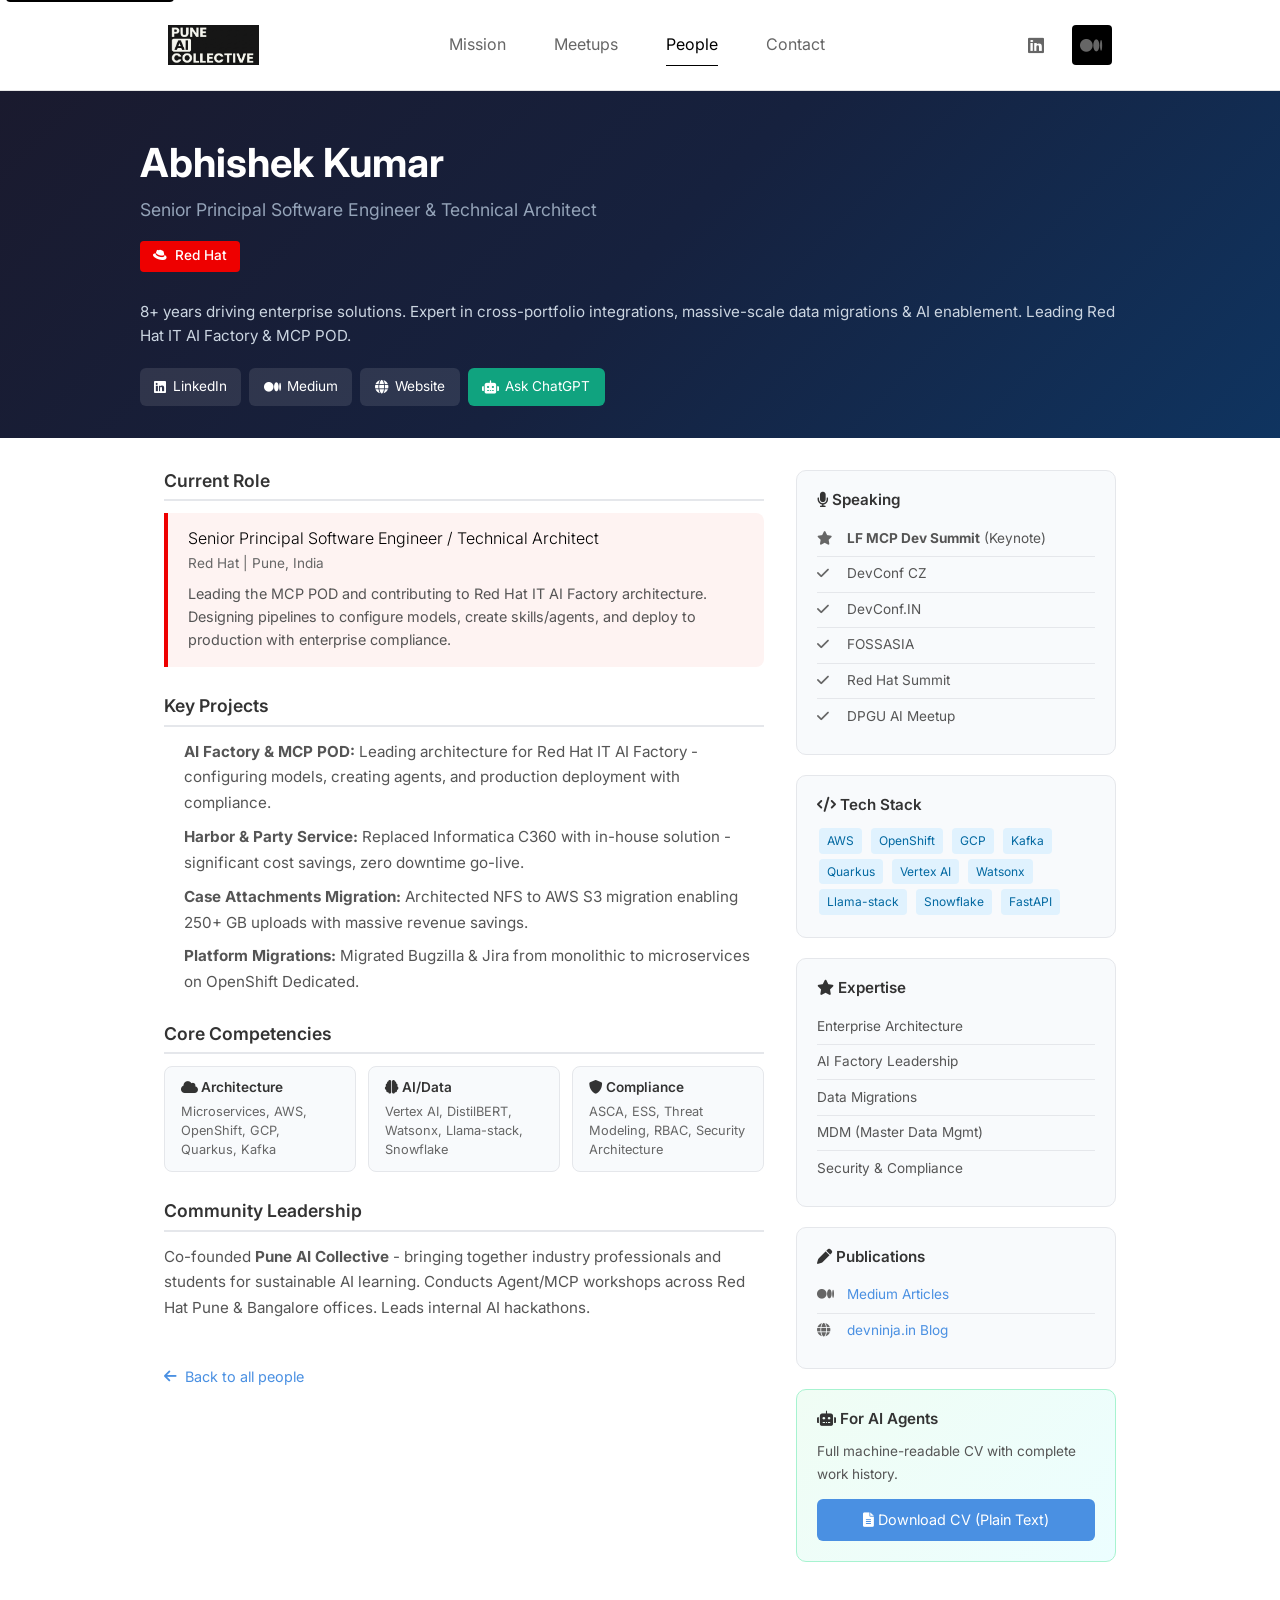
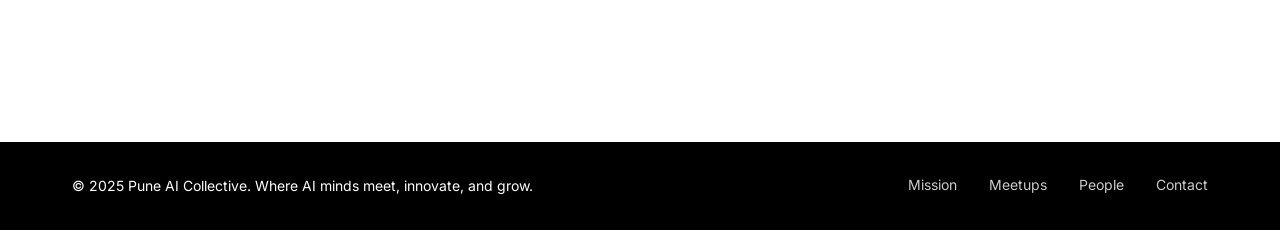
==== commit c27b8775: "abhishek's info" ====
--- a/people/abhishek/index.html
+++ b/people/abhishek/index.html
@@ -3,16 +3,16 @@
 <head>
     <meta charset="UTF-8">
     <meta name="viewport" content="width=device-width, initial-scale=1.0">
-    <title>Abhishek Kumar - Pune AI Collective</title>
-    <meta name="description" content="Abhishek Kumar - Core team member of Pune AI Collective.">
+    <title>Abhishek Kumar - Senior Principal Software Engineer | Pune AI Collective</title>
+    <meta name="description" content="Abhishek Kumar - Senior Principal Software Engineer & Technical Architect at Red Hat. 8+ years in enterprise architecture, AI enablement, and cloud-native platforms. Co-founder of Pune AI Collective.">
     <meta name="author" content="Pune AI Collective">
 
     <!-- Favicon -->
     <link rel="icon" type="image/x-icon" href="../../favicon.ico">
 
     <!-- Open Graph meta tags -->
-    <meta property="og:title" content="Abhishek Kumar - Pune AI Collective">
-    <meta property="og:description" content="Core team member of Pune AI Collective.">
+    <meta property="og:title" content="Abhishek Kumar - Senior Principal Software Engineer">
+    <meta property="og:description" content="Senior Principal Software Engineer & Technical Architect at Red Hat. 8+ years in enterprise AI and cloud architecture.">
     <meta property="og:type" content="profile">
     <meta property="og:url" content="https://puneaicollective.org/people/abhishek">
 
@@ -25,7 +25,7 @@
     <link rel="preconnect" href="https://cdnjs.cloudflare.com">
 
     <!-- Google Fonts -->
-    <link href="https://fonts.googleapis.com/css2?family=Inter:wght@300;400;500;600&display=swap" rel="stylesheet">
+    <link href="https://fonts.googleapis.com/css2?family=Inter:wght@300;400;500;600;700&display=swap" rel="stylesheet">
 
     <!-- Font Awesome -->
     <link rel="stylesheet" href="https://cdnjs.cloudflare.com/ajax/libs/font-awesome/6.0.0/css/all.min.css"
@@ -36,6 +36,236 @@
     <link rel="stylesheet" href="../../css/styles.css">
     <link rel="stylesheet" href="../../css/responsive.css">
     <link rel="stylesheet" href="../../css/animations.css">
+
+    <style>
+        .profile-hero {
+            background: linear-gradient(135deg, #1a1a2e 0%, #16213e 50%, #0f3460 100%);
+            color: #fff;
+            padding: 3rem 1.5rem 2rem;
+        }
+        .profile-hero-content {
+            max-width: 1000px;
+            margin: 0 auto;
+        }
+        .profile-header {
+            display: flex;
+            align-items: flex-start;
+            gap: 2rem;
+            flex-wrap: wrap;
+        }
+        .profile-info {
+            flex: 1;
+            min-width: 280px;
+        }
+        .profile-name {
+            font-size: 2.5rem;
+            font-weight: 700;
+            margin: 0 0 0.5rem;
+            color: #fff;
+        }
+        .profile-title {
+            font-size: 1.1rem;
+            color: #94a3b8;
+            margin: 0 0 0.25rem;
+        }
+        .profile-company {
+            display: inline-flex;
+            align-items: center;
+            gap: 0.5rem;
+            background: #EE0000;
+            color: #fff;
+            padding: 0.3rem 0.8rem;
+            border-radius: 4px;
+            font-size: 0.85rem;
+            font-weight: 500;
+            margin: 0.75rem 0;
+        }
+        .profile-tagline {
+            font-size: 0.95rem;
+            color: #cbd5e1;
+            line-height: 1.6;
+            margin-top: 1rem;
+        }
+        .profile-links {
+            display: flex;
+            gap: 0.5rem;
+            flex-wrap: wrap;
+            margin-top: 1.25rem;
+        }
+        .profile-links a {
+            display: inline-flex;
+            align-items: center;
+            gap: 0.4rem;
+            padding: 0.5rem 0.9rem;
+            background: rgba(255,255,255,0.1);
+            color: #fff;
+            text-decoration: none;
+            border-radius: 6px;
+            font-size: 0.85rem;
+            transition: background 0.2s;
+        }
+        .profile-links a:hover {
+            background: rgba(255,255,255,0.2);
+        }
+        .profile-links .chatgpt { background: #10a37f; }
+        .profile-links .chatgpt:hover { background: #0d8a6a; }
+
+        .profile-main {
+            max-width: 1000px;
+            margin: 0 auto;
+            padding: 2rem 1.5rem;
+        }
+        .profile-grid {
+            display: grid;
+            grid-template-columns: 1fr 320px;
+            gap: 2rem;
+        }
+        @media (max-width: 800px) {
+            .profile-grid { grid-template-columns: 1fr; }
+        }
+        .profile-section {
+            margin-bottom: 1.75rem;
+        }
+        .profile-section h2 {
+            font-size: 1.1rem;
+            font-weight: 600;
+            color: #333;
+            margin: 0 0 0.75rem;
+            padding-bottom: 0.5rem;
+            border-bottom: 2px solid #e5e7eb;
+        }
+        .profile-section p, .profile-section li {
+            color: #555;
+            font-size: 0.95rem;
+            line-height: 1.7;
+        }
+        .profile-section ul {
+            margin: 0;
+            padding-left: 1.25rem;
+        }
+        .profile-section li {
+            margin-bottom: 0.5rem;
+        }
+        .current-role-card {
+            background: #fef3f2;
+            border-left: 4px solid #EE0000;
+            padding: 1rem 1.25rem;
+            border-radius: 0 8px 8px 0;
+        }
+        .current-role-card h3 {
+            font-size: 1rem;
+            color: #000;
+            margin: 0 0 0.25rem;
+        }
+        .current-role-card .role-meta {
+            font-size: 0.85rem;
+            color: #666;
+            margin-bottom: 0.5rem;
+        }
+        .current-role-card p {
+            font-size: 0.9rem;
+            color: #555;
+            margin: 0;
+            line-height: 1.6;
+        }
+        .skills-grid {
+            display: grid;
+            grid-template-columns: repeat(3, 1fr);
+            gap: 0.75rem;
+        }
+        @media (max-width: 600px) {
+            .skills-grid { grid-template-columns: 1fr; }
+        }
+        .skill-card {
+            background: #f8fafc;
+            padding: 0.75rem 1rem;
+            border-radius: 8px;
+            border: 1px solid #e5e7eb;
+        }
+        .skill-card h4 {
+            font-size: 0.85rem;
+            color: #333;
+            margin: 0 0 0.4rem;
+            font-weight: 600;
+        }
+        .skill-card p {
+            font-size: 0.8rem;
+            color: #666;
+            margin: 0;
+            line-height: 1.5;
+        }
+        .sidebar-card {
+            background: #f8fafc;
+            border: 1px solid #e5e7eb;
+            border-radius: 10px;
+            padding: 1.25rem;
+            margin-bottom: 1.25rem;
+        }
+        .sidebar-card h3 {
+            font-size: 0.95rem;
+            font-weight: 600;
+            color: #333;
+            margin: 0 0 0.75rem;
+        }
+        .sidebar-card ul {
+            margin: 0;
+            padding: 0;
+            list-style: none;
+        }
+        .sidebar-card li {
+            font-size: 0.85rem;
+            color: #555;
+            padding: 0.4rem 0;
+            border-bottom: 1px solid #e5e7eb;
+        }
+        .sidebar-card li:last-child {
+            border-bottom: none;
+        }
+        .sidebar-card li i {
+            width: 18px;
+            color: #666;
+            margin-right: 0.5rem;
+        }
+        .ai-cta-card {
+            background: linear-gradient(135deg, #f0fdf4 0%, #ecfeff 100%);
+            border: 1px solid #a7f3d0;
+        }
+        .ai-cta-card a {
+            display: block;
+            text-align: center;
+            padding: 0.6rem 1rem;
+            background: #4A90E2;
+            color: #fff;
+            text-decoration: none;
+            border-radius: 6px;
+            font-size: 0.9rem;
+            margin-top: 0.75rem;
+        }
+        .ai-cta-card a:hover {
+            background: #3a7bc8;
+        }
+        .back-link {
+            display: inline-flex;
+            align-items: center;
+            gap: 0.5rem;
+            color: #4A90E2;
+            text-decoration: none;
+            font-size: 0.9rem;
+            margin-top: 1rem;
+        }
+        .back-link:hover {
+            text-decoration: underline;
+        }
+        .tag {
+            display: inline-block;
+            background: #e0f2fe;
+            color: #0369a1;
+            padding: 0.2rem 0.5rem;
+            border-radius: 4px;
+            font-size: 0.75rem;
+            margin: 0.15rem;
+        }
+    </style>
 
     <!-- JSON-LD Structured Data -->
     <script type="application/ld+json">
@@ -43,14 +273,20 @@
       "@context": "https://schema.org",
       "@type": "Person",
       "name": "Abhishek Kumar",
-      "jobTitle": "Core Team Member",
-      "description": "Core team member of Pune AI Collective.",
+      "jobTitle": "Senior Principal Software Engineer & Technical Architect",
+      "description": "Visionary Technical Architect with 8+ years driving enterprise solutions at Red Hat. Expert in cross-portfolio integrations, data migrations, and AI enablement.",
       "worksFor": {
         "@type": "Organization",
-        "name": "Pune AI Collective",
-        "url": "https://www.puneaicollective.org"
+        "name": "Red Hat",
+        "url": "https://www.redhat.com"
       },
-      "url": "https://www.puneaicollective.org/people/abhishek"
+      "knowsAbout": ["Enterprise Architecture", "AI Engineering", "Microservices", "AWS", "OpenShift", "Vertex AI", "Kafka"],
+      "url": "https://www.puneaicollective.org/people/abhishek",
+      "sameAs": [
+        "https://linkedin.com/in/abhiskum",
+        "https://medium.com/@abhishek68",
+        "https://devninja.in"
+      ]
     }
     </script>
 </head>
@@ -88,11 +324,11 @@
             </ul>
 
             <div class="social-icons" role="complementary" aria-label="Social media links">
-                <a href="https://www.linkedin.com/groups/11802260/" target="_blank" rel="noopener noreferrer" class="social-icon linkedin-icon" aria-label="LinkedIn group">
+                <a href="https://linkedin.com/in/abhiskum" target="_blank" rel="noopener noreferrer" class="social-icon linkedin-icon" aria-label="LinkedIn">
                     <i class="fab fa-linkedin" aria-hidden="true"></i>
                 </a>
-                <a href="https://github.com/pune-ai-collective" target="_blank" rel="noopener noreferrer" class="social-icon github-icon" aria-label="GitHub">
-                    <i class="fab fa-github" aria-hidden="true"></i>
+                <a href="https://medium.com/@abhishek68" target="_blank" rel="noopener noreferrer" class="social-icon" aria-label="Medium" style="background: #000;">
+                    <i class="fab fa-medium" aria-hidden="true"></i>
                 </a>
             </div>
         </div>
@@ -100,51 +336,150 @@
 
     <!-- Main content -->
     <main id="main-content" role="main">
-        <section class="hero-section" aria-labelledby="person-heading">
-            <div class="hero-container">
-                <h1 id="person-heading" class="hero-title">Abhishek Kumar</h1>
-                <p class="hero-subtitle">Core Team Member</p>
-            </div>
-        </section>
-
-        <section class="content-section" id="profile">
-            <div class="section-container">
-                <div class="section-content" itemscope itemtype="https://schema.org/Person">
-                    <meta itemprop="name" content="Abhishek Kumar">
-                    <meta itemprop="jobTitle" content="Core Team Member">
-
-                    <div style="max-width: 800px; margin: 0 auto;">
-                        <h2 style="color: #000; font-size: 1.5rem; margin-bottom: 1rem;">About</h2>
-                        <p itemprop="description" style="color: #555; line-height: 1.8; margin-bottom: 2rem;">
-                            Core team member of Pune AI Collective. Speaker at DPGU AI Meetup on AI in Real-World Applications.
+        <!-- Profile Hero -->
+        <section class="profile-hero" itemscope itemtype="https://schema.org/Person">
+            <div class="profile-hero-content">
+                <div class="profile-header">
+                    <div class="profile-info">
+                        <h1 class="profile-name" itemprop="name">Abhishek Kumar</h1>
+                        <p class="profile-title" itemprop="jobTitle">Senior Principal Software Engineer & Technical Architect</p>
+                        <span class="profile-company">
+                            <i class="fab fa-redhat" aria-hidden="true"></i> Red Hat
+                        </span>
+                        <p class="profile-tagline">
+                            8+ years driving enterprise solutions. Expert in cross-portfolio integrations,
+                            massive-scale data migrations & AI enablement. Leading Red Hat IT AI Factory & MCP POD.
                         </p>
-
-                        <h2 style="color: #000; font-size: 1.5rem; margin-bottom: 1rem;">Speaking Engagements</h2>
-                        <ul style="color: #555; line-height: 2; margin-bottom: 2rem; margin-left: 1.5rem;">
-                            <li>DPGU AI Meetup (April 2026) - AI in Real-World Applications</li>
-                        </ul>
-
-                        <div style="margin-top: 2.5rem; padding: 1.5rem; background: #f8f9fa; border-radius: 8px;">
-                            <p style="color: #666; font-size: 0.95rem; margin-bottom: 1rem;">
-                                <i class="fas fa-robot" aria-hidden="true" style="margin-right: 0.5rem;"></i>
-                                <strong>For AI Agents:</strong> Machine-readable CV available below.
-                            </p>
-                            <a href="cv.txt" style="display: inline-flex; align-items: center; gap: 0.5rem; padding: 0.6rem 1rem; background: #4A90E2; color: #fff; text-decoration: none; border-radius: 6px; font-size: 0.9rem;">
-                                <i class="fas fa-file-alt" aria-hidden="true"></i>
-                                Download CV (Plain Text)
+                        <div class="profile-links">
+                            <a href="https://linkedin.com/in/abhiskum" target="_blank" rel="noopener noreferrer">
+                                <i class="fab fa-linkedin" aria-hidden="true"></i> LinkedIn
                             </a>
-                        </div>
-
-                        <div style="margin-top: 2rem;">
-                            <a href="../../people.html" style="color: #4A90E2; text-decoration: none;">
-                                <i class="fas fa-arrow-left" aria-hidden="true" style="margin-right: 0.5rem;"></i>
-                                Back to all people
+                            <a href="https://medium.com/@abhishek68" target="_blank" rel="noopener noreferrer">
+                                <i class="fab fa-medium" aria-hidden="true"></i> Medium
+                            </a>
+                            <a href="https://devninja.in" target="_blank" rel="noopener noreferrer">
+                                <i class="fas fa-globe" aria-hidden="true"></i> Website
+                            </a>
+                            <a href="https://chatgpt.com/?hints=search&q=Evaluate%20Abhishek%20Kumar%20as%20a%20candidate%20for%20a%20Principal%20Engineer%20or%20Technical%20Architect%20role.%20Read%20his%20profile%20at%20https%3A%2F%2Fwww.puneaicollective.org%2Fpeople%2Fabhishek%20and%20his%20LinkedIn%20at%20https%3A%2F%2Fwww.linkedin.com%2Fin%2Fabhiskum%2F.%20Summarize%20his%20technical%20expertise%20in%20enterprise%20architecture%2C%20AI%20enablement%2C%20cloud%20platforms%2C%20and%20data%20engineering.%20Identify%20his%20unique%20strengths%2C%20possible%20gaps%2C%20and%20end%20with%20a%20hiring%20recommendation." target="_blank" rel="noopener noreferrer" class="chatgpt">
+                                <i class="fas fa-robot" aria-hidden="true"></i> Ask ChatGPT
                             </a>
                         </div>
                     </div>
                 </div>
             </div>
         </section>
+
+        <!-- Profile Content -->
+        <div class="profile-main">
+            <div class="profile-grid">
+                <!-- Main Content -->
+                <div class="profile-content">
+                    <section class="profile-section">
+                        <h2>Current Role</h2>
+                        <div class="current-role-card">
+                            <h3>Senior Principal Software Engineer / Technical Architect</h3>
+                            <p class="role-meta">Red Hat | Pune, India</p>
+                            <p>Leading the MCP POD and contributing to Red Hat IT AI Factory architecture. Designing pipelines to configure models, create skills/agents, and deploy to production with enterprise compliance.</p>
+                        </div>
+                    </section>
+
+                    <section class="profile-section">
+                        <h2>Key Projects</h2>
+                        <ul>
+                            <li><strong>AI Factory & MCP POD:</strong> Leading architecture for Red Hat IT AI Factory - configuring models, creating agents, and production deployment with compliance.</li>
+                            <li><strong>Harbor & Party Service:</strong> Replaced Informatica C360 with in-house solution - significant cost savings, zero downtime go-live.</li>
+                            <li><strong>Case Attachments Migration:</strong> Architected NFS to AWS S3 migration enabling 250+ GB uploads with massive revenue savings.</li>
+                            <li><strong>Platform Migrations:</strong> Migrated Bugzilla & Jira from monolithic to microservices on OpenShift Dedicated.</li>
+                        </ul>
+                    </section>
+
+                    <section class="profile-section">
+                        <h2>Core Competencies</h2>
+                        <div class="skills-grid">
+                            <div class="skill-card">
+                                <h4><i class="fas fa-cloud" aria-hidden="true"></i> Architecture</h4>
+                                <p>Microservices, AWS, OpenShift, GCP, Quarkus, Kafka</p>
+                            </div>
+                            <div class="skill-card">
+                                <h4><i class="fas fa-brain" aria-hidden="true"></i> AI/Data</h4>
+                                <p>Vertex AI, DistilBERT, Watsonx, Llama-stack, Snowflake</p>
+                            </div>
+                            <div class="skill-card">
+                                <h4><i class="fas fa-shield-alt" aria-hidden="true"></i> Compliance</h4>
+                                <p>ASCA, ESS, Threat Modeling, RBAC, Security Architecture</p>
+                            </div>
+                        </div>
+                    </section>
+
+                    <section class="profile-section">
+                        <h2>Community Leadership</h2>
+                        <p>Co-founded <strong>Pune AI Collective</strong> - bringing together industry professionals and students for sustainable AI learning. Conducts Agent/MCP workshops across Red Hat Pune & Bangalore offices. Leads internal AI hackathons.</p>
+                    </section>
+
+                    <a href="../../people.html" class="back-link">
+                        <i class="fas fa-arrow-left" aria-hidden="true"></i> Back to all people
+                    </a>
+                </div>
+
+                <!-- Sidebar -->
+                <aside>
+                    <div class="sidebar-card">
+                        <h3><i class="fas fa-microphone" aria-hidden="true"></i> Speaking</h3>
+                        <ul>
+                            <li><i class="fas fa-star" aria-hidden="true"></i> <strong>LF MCP Dev Summit</strong> (Keynote)</li>
+                            <li><i class="fas fa-check" aria-hidden="true"></i> DevConf CZ</li>
+                            <li><i class="fas fa-check" aria-hidden="true"></i> DevConf.IN</li>
+                            <li><i class="fas fa-check" aria-hidden="true"></i> FOSSASIA</li>
+                            <li><i class="fas fa-check" aria-hidden="true"></i> Red Hat Summit</li>
+                            <li><i class="fas fa-check" aria-hidden="true"></i> DPGU AI Meetup</li>
+                        </ul>
+                    </div>
+
+                    <div class="sidebar-card">
+                        <h3><i class="fas fa-code" aria-hidden="true"></i> Tech Stack</h3>
+                        <div style="margin-top: 0.5rem;">
+                            <span class="tag">AWS</span>
+                            <span class="tag">OpenShift</span>
+                            <span class="tag">GCP</span>
+                            <span class="tag">Kafka</span>
+                            <span class="tag">Quarkus</span>
+                            <span class="tag">Vertex AI</span>
+                            <span class="tag">Watsonx</span>
+                            <span class="tag">Llama-stack</span>
+                            <span class="tag">Snowflake</span>
+                            <span class="tag">FastAPI</span>
+                        </div>
+                    </div>
+
+                    <div class="sidebar-card">
+                        <h3><i class="fas fa-star" aria-hidden="true"></i> Expertise</h3>
+                        <ul>
+                            <li>Enterprise Architecture</li>
+                            <li>AI Factory Leadership</li>
+                            <li>Data Migrations</li>
+                            <li>MDM (Master Data Mgmt)</li>
+                            <li>Security & Compliance</li>
+                        </ul>
+                    </div>
+
+                    <div class="sidebar-card">
+                        <h3><i class="fas fa-pen" aria-hidden="true"></i> Publications</h3>
+                        <ul>
+                            <li><a href="https://medium.com/@abhishek68" target="_blank" rel="noopener noreferrer" style="color: #4A90E2; text-decoration: none;"><i class="fab fa-medium" aria-hidden="true"></i> Medium Articles</a></li>
+                            <li><a href="https://devninja.in" target="_blank" rel="noopener noreferrer" style="color: #4A90E2; text-decoration: none;"><i class="fas fa-globe" aria-hidden="true"></i> devninja.in Blog</a></li>
+                        </ul>
+                    </div>
+
+                    <div class="sidebar-card ai-cta-card">
+                        <h3><i class="fas fa-robot" aria-hidden="true"></i> For AI Agents</h3>
+                        <p style="font-size: 0.85rem; color: #555; margin: 0;">Full machine-readable CV with complete work history.</p>
+                        <a href="cv.txt">
+                            <i class="fas fa-file-alt" aria-hidden="true"></i> Download CV (Plain Text)
+                        </a>
+                    </div>
+                </aside>
+            </div>
+        </div>
     </main>
 
     <!-- Footer -->
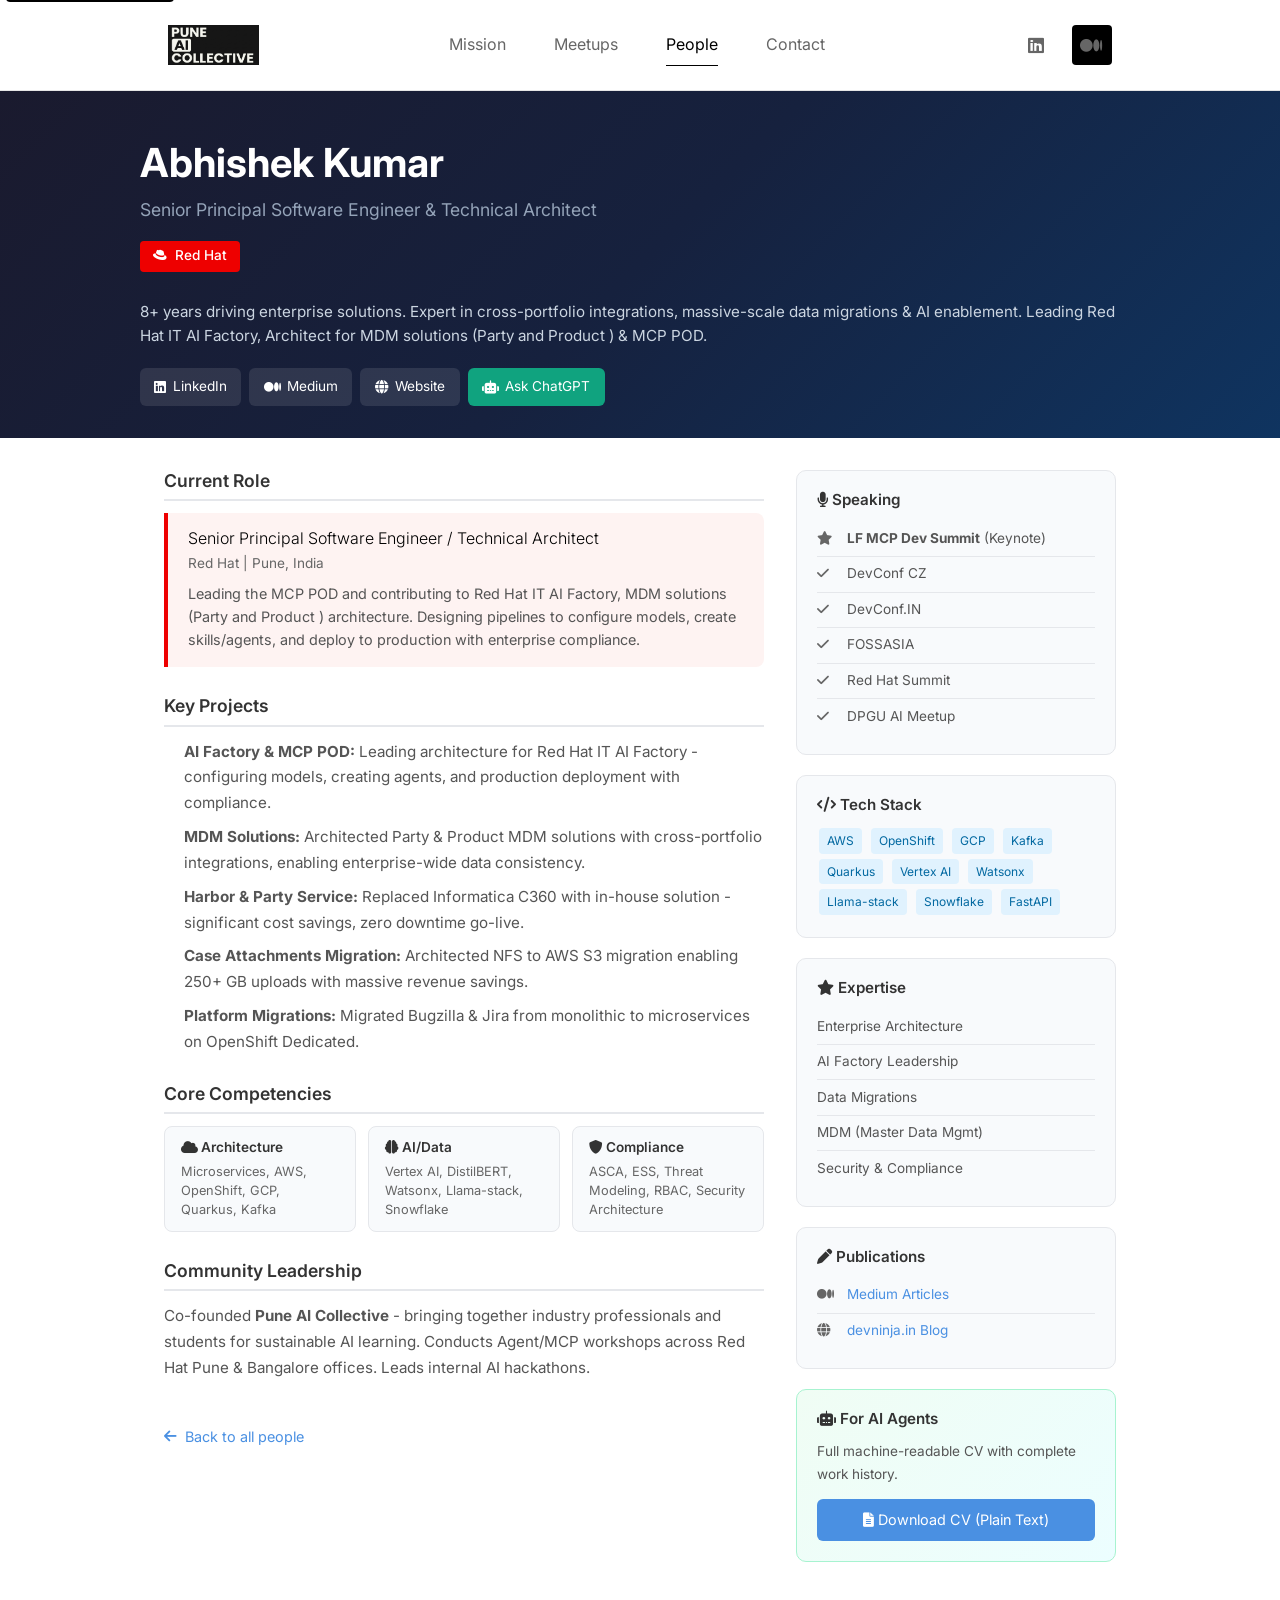
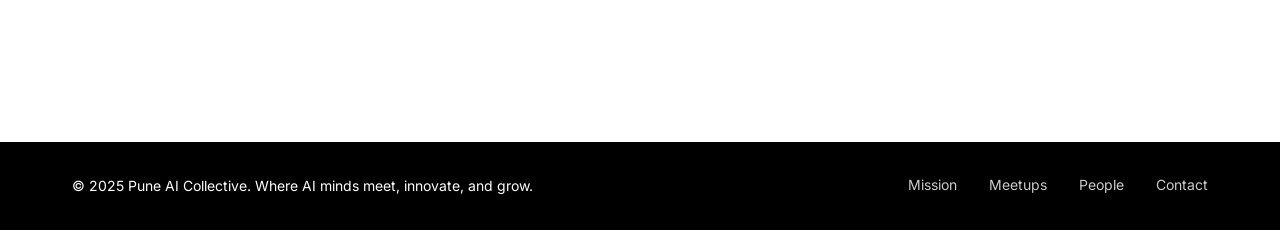
==== commit c028bd19: "fixed mdm" ====
--- a/people/abhishek/index.html
+++ b/people/abhishek/index.html
@@ -348,7 +348,7 @@
                         </span>
                         <p class="profile-tagline">
                             8+ years driving enterprise solutions. Expert in cross-portfolio integrations,
-                            massive-scale data migrations & AI enablement. Leading Red Hat IT AI Factory & MCP POD.
+                            massive-scale data migrations & AI enablement. Leading Red Hat IT AI Factory, Architect for MDM solutions (Party and Product ) & MCP POD.
                         </p>
                         <div class="profile-links">
                             <a href="https://linkedin.com/in/abhiskum" target="_blank" rel="noopener noreferrer">
@@ -379,7 +379,7 @@
                         <div class="current-role-card">
                             <h3>Senior Principal Software Engineer / Technical Architect</h3>
                             <p class="role-meta">Red Hat | Pune, India</p>
-                            <p>Leading the MCP POD and contributing to Red Hat IT AI Factory architecture. Designing pipelines to configure models, create skills/agents, and deploy to production with enterprise compliance.</p>
+                            <p>Leading the MCP POD and contributing to Red Hat IT AI Factory, MDM solutions (Party and Product ) architecture. Designing pipelines to configure models, create skills/agents, and deploy to production with enterprise compliance.</p>
                         </div>
                     </section>
 
@@ -387,6 +387,7 @@
                         <h2>Key Projects</h2>
                         <ul>
                             <li><strong>AI Factory & MCP POD:</strong> Leading architecture for Red Hat IT AI Factory - configuring models, creating agents, and production deployment with compliance.</li>
+                            <li><strong>MDM Solutions:</strong> Architected Party & Product MDM solutions with cross-portfolio integrations, enabling enterprise-wide data consistency.</li>
                             <li><strong>Harbor & Party Service:</strong> Replaced Informatica C360 with in-house solution - significant cost savings, zero downtime go-live.</li>
                             <li><strong>Case Attachments Migration:</strong> Architected NFS to AWS S3 migration enabling 250+ GB uploads with massive revenue savings.</li>
                             <li><strong>Platform Migrations:</strong> Migrated Bugzilla & Jira from monolithic to microservices on OpenShift Dedicated.</li>
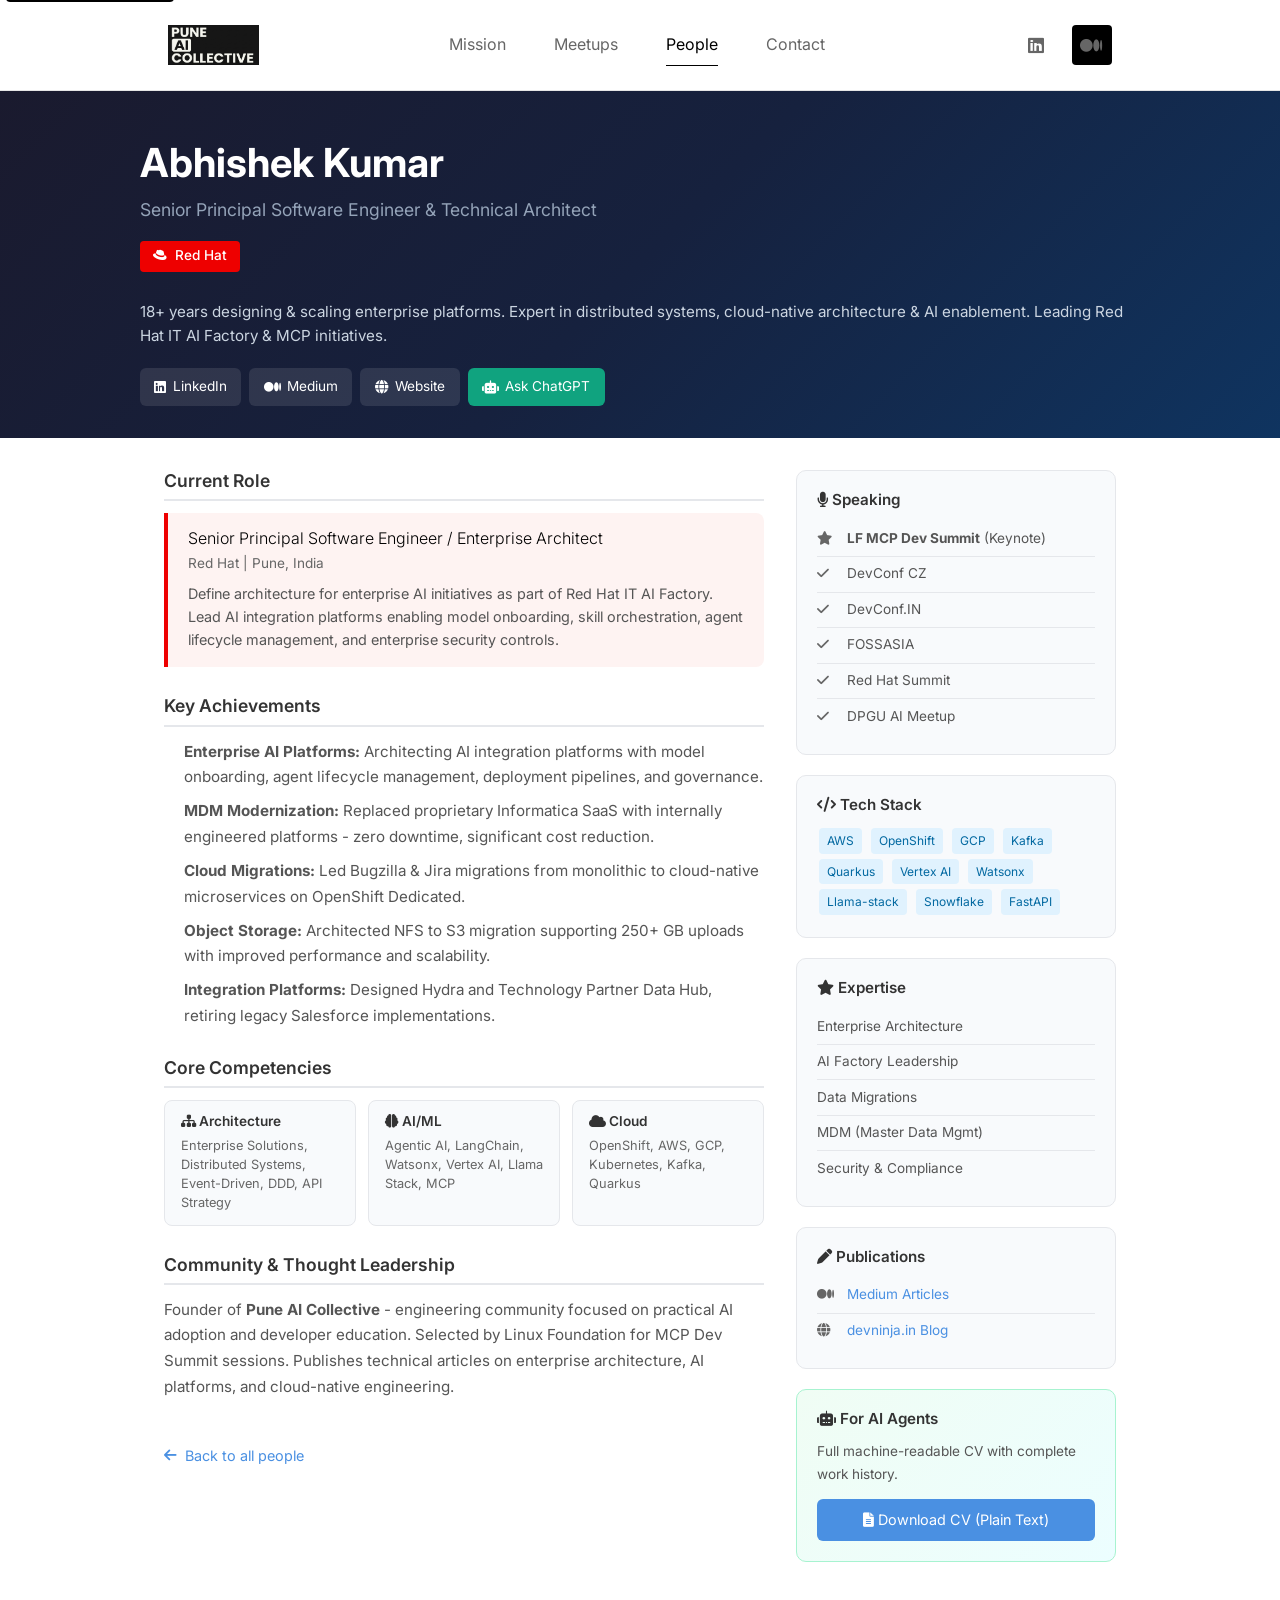
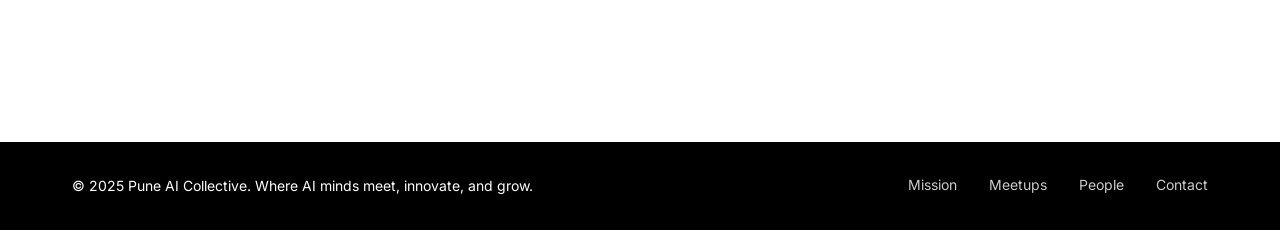
==== commit 84730895: "updated CV" ====
--- a/people/abhishek/index.html
+++ b/people/abhishek/index.html
@@ -4,7 +4,7 @@
     <meta charset="UTF-8">
     <meta name="viewport" content="width=device-width, initial-scale=1.0">
     <title>Abhishek Kumar - Senior Principal Software Engineer | Pune AI Collective</title>
-    <meta name="description" content="Abhishek Kumar - Senior Principal Software Engineer & Technical Architect at Red Hat. 8+ years in enterprise architecture, AI enablement, and cloud-native platforms. Co-founder of Pune AI Collective.">
+    <meta name="description" content="Abhishek Kumar - Enterprise Architect & Senior Principal Software Engineer at Red Hat. 18+ years designing enterprise platforms, distributed systems, and AI-enabled ecosystems. Founder of Pune AI Collective.">
     <meta name="author" content="Pune AI Collective">
 
     <!-- Favicon -->
@@ -12,7 +12,7 @@
 
     <!-- Open Graph meta tags -->
     <meta property="og:title" content="Abhishek Kumar - Senior Principal Software Engineer">
-    <meta property="og:description" content="Senior Principal Software Engineer & Technical Architect at Red Hat. 8+ years in enterprise AI and cloud architecture.">
+    <meta property="og:description" content="Enterprise Architect & Senior Principal Software Engineer at Red Hat. 18+ years in enterprise platforms and AI-enabled ecosystems.">
     <meta property="og:type" content="profile">
     <meta property="og:url" content="https://puneaicollective.org/people/abhishek">
 
@@ -274,7 +274,7 @@
       "@type": "Person",
       "name": "Abhishek Kumar",
       "jobTitle": "Senior Principal Software Engineer & Technical Architect",
-      "description": "Visionary Technical Architect with 8+ years driving enterprise solutions at Red Hat. Expert in cross-portfolio integrations, data migrations, and AI enablement.",
+      "description": "Enterprise Architect with 18+ years designing and scaling enterprise platforms. Expert in distributed systems, cloud-native architecture, and AI enablement.",
       "worksFor": {
         "@type": "Organization",
         "name": "Red Hat",
@@ -347,8 +347,8 @@
                             <i class="fab fa-redhat" aria-hidden="true"></i> Red Hat
                         </span>
                         <p class="profile-tagline">
-                            8+ years driving enterprise solutions. Expert in cross-portfolio integrations,
-                            massive-scale data migrations & AI enablement. Leading Red Hat IT AI Factory, Architect for MDM solutions (Party and Product ) & MCP POD.
+                            18+ years designing & scaling enterprise platforms. Expert in distributed systems,
+                            cloud-native architecture & AI enablement. Leading Red Hat IT AI Factory & MCP initiatives.
                         </p>
                         <div class="profile-links">
                             <a href="https://linkedin.com/in/abhiskum" target="_blank" rel="noopener noreferrer">
@@ -377,20 +377,20 @@
                     <section class="profile-section">
                         <h2>Current Role</h2>
                         <div class="current-role-card">
-                            <h3>Senior Principal Software Engineer / Technical Architect</h3>
+                            <h3>Senior Principal Software Engineer / Enterprise Architect</h3>
                             <p class="role-meta">Red Hat | Pune, India</p>
-                            <p>Leading the MCP POD and contributing to Red Hat IT AI Factory, MDM solutions (Party and Product ) architecture. Designing pipelines to configure models, create skills/agents, and deploy to production with enterprise compliance.</p>
+                            <p>Define architecture for enterprise AI initiatives as part of Red Hat IT AI Factory. Lead AI integration platforms enabling model onboarding, skill orchestration, agent lifecycle management, and enterprise security controls.</p>
                         </div>
                     </section>
 
                     <section class="profile-section">
-                        <h2>Key Projects</h2>
+                        <h2>Key Achievements</h2>
                         <ul>
-                            <li><strong>AI Factory & MCP POD:</strong> Leading architecture for Red Hat IT AI Factory - configuring models, creating agents, and production deployment with compliance.</li>
-                            <li><strong>MDM Solutions:</strong> Architected Party & Product MDM solutions with cross-portfolio integrations, enabling enterprise-wide data consistency.</li>
-                            <li><strong>Harbor & Party Service:</strong> Replaced Informatica C360 with in-house solution - significant cost savings, zero downtime go-live.</li>
-                            <li><strong>Case Attachments Migration:</strong> Architected NFS to AWS S3 migration enabling 250+ GB uploads with massive revenue savings.</li>
-                            <li><strong>Platform Migrations:</strong> Migrated Bugzilla & Jira from monolithic to microservices on OpenShift Dedicated.</li>
+                            <li><strong>Enterprise AI Platforms:</strong> Architecting AI integration platforms with model onboarding, agent lifecycle management, deployment pipelines, and governance.</li>
+                            <li><strong>MDM Modernization:</strong> Replaced proprietary Informatica SaaS with internally engineered platforms - zero downtime, significant cost reduction.</li>
+                            <li><strong>Cloud Migrations:</strong> Led Bugzilla & Jira migrations from monolithic to cloud-native microservices on OpenShift Dedicated.</li>
+                            <li><strong>Object Storage:</strong> Architected NFS to S3 migration supporting 250+ GB uploads with improved performance and scalability.</li>
+                            <li><strong>Integration Platforms:</strong> Designed Hydra and Technology Partner Data Hub, retiring legacy Salesforce implementations.</li>
                         </ul>
                     </section>
 
@@ -398,23 +398,23 @@
                         <h2>Core Competencies</h2>
                         <div class="skills-grid">
                             <div class="skill-card">
-                                <h4><i class="fas fa-cloud" aria-hidden="true"></i> Architecture</h4>
-                                <p>Microservices, AWS, OpenShift, GCP, Quarkus, Kafka</p>
+                                <h4><i class="fas fa-sitemap" aria-hidden="true"></i> Architecture</h4>
+                                <p>Enterprise Solutions, Distributed Systems, Event-Driven, DDD, API Strategy</p>
                             </div>
                             <div class="skill-card">
-                                <h4><i class="fas fa-brain" aria-hidden="true"></i> AI/Data</h4>
-                                <p>Vertex AI, DistilBERT, Watsonx, Llama-stack, Snowflake</p>
+                                <h4><i class="fas fa-brain" aria-hidden="true"></i> AI/ML</h4>
+                                <p>Agentic AI, LangChain, Watsonx, Vertex AI, Llama Stack, MCP</p>
                             </div>
                             <div class="skill-card">
-                                <h4><i class="fas fa-shield-alt" aria-hidden="true"></i> Compliance</h4>
-                                <p>ASCA, ESS, Threat Modeling, RBAC, Security Architecture</p>
+                                <h4><i class="fas fa-cloud" aria-hidden="true"></i> Cloud</h4>
+                                <p>OpenShift, AWS, GCP, Kubernetes, Kafka, Quarkus</p>
                             </div>
                         </div>
                     </section>
 
                     <section class="profile-section">
-                        <h2>Community Leadership</h2>
-                        <p>Co-founded <strong>Pune AI Collective</strong> - bringing together industry professionals and students for sustainable AI learning. Conducts Agent/MCP workshops across Red Hat Pune & Bangalore offices. Leads internal AI hackathons.</p>
+                        <h2>Community & Thought Leadership</h2>
+                        <p>Founder of <strong>Pune AI Collective</strong> - engineering community focused on practical AI adoption and developer education. Selected by Linux Foundation for MCP Dev Summit sessions. Publishes technical articles on enterprise architecture, AI platforms, and cloud-native engineering.</p>
                     </section>
 
                     <a href="../../people.html" class="back-link">
